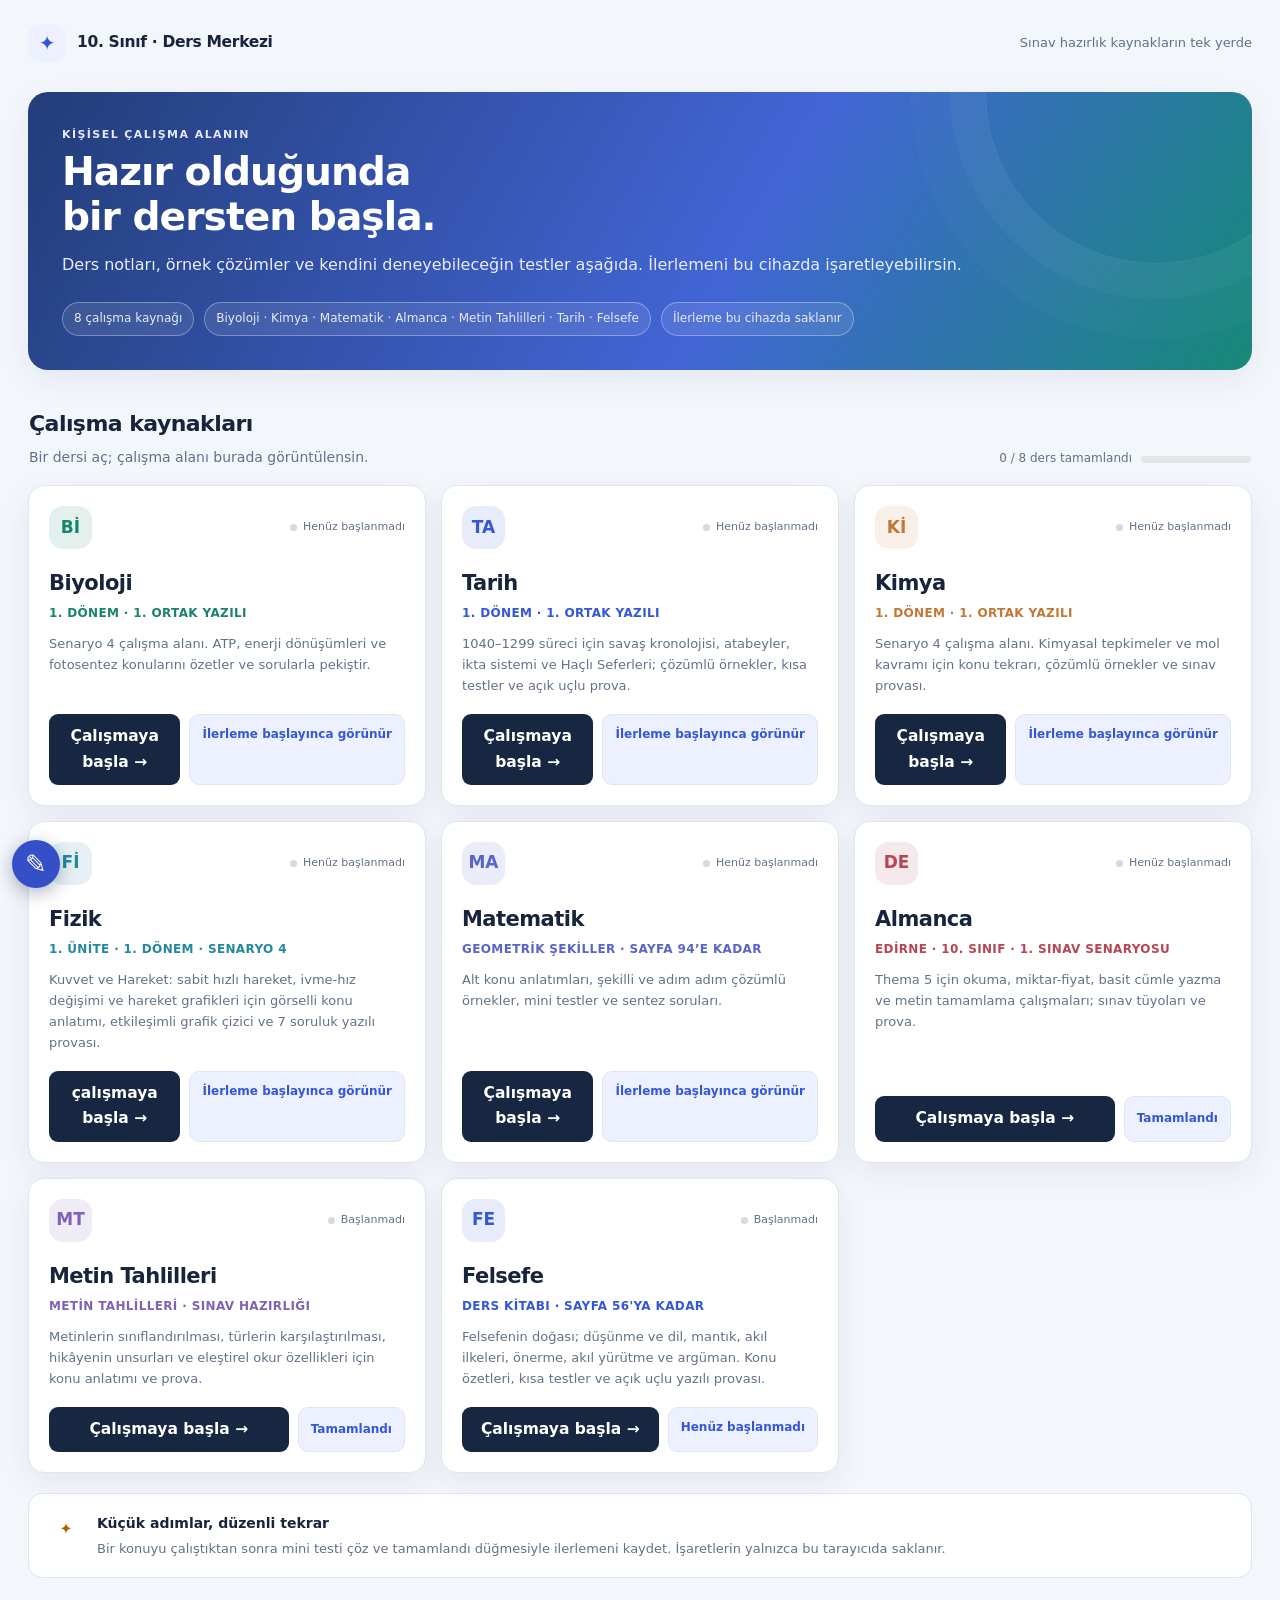
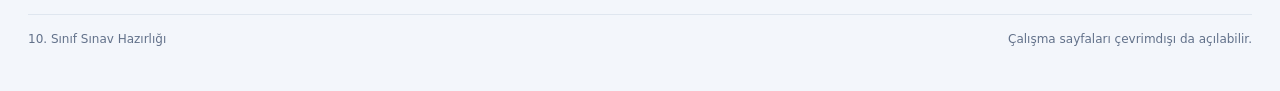
==== outputs/index.html @ 8fdd968d "5.11.2026" ====
<!doctype html>
<html lang="tr">
<head>
<meta charset="utf-8">
<meta name="viewport" content="width=device-width,initial-scale=1">
<meta name="theme-color" content="#f5f4f0">
<title>10. Sınıf Sınav Hazırlığı | Ders Merkezi</title>
<style>
:root{--bg:#f5f4f0;--paper:#fff;--ink:#1c2535;--muted:#727b88;--line:#e7e6e1;--navy:#172742;--blue:#5269df;--green:#19836d;--gold:#c28933;--shadow:0 16px 44px #27334b12}*{box-sizing:border-box}body{margin:0;background:var(--bg);color:var(--ink);font:15px/1.6 Inter,ui-sans-serif,system-ui,"Segoe UI",sans-serif}button,a{font:inherit}button{cursor:pointer}.shell{max-width:1280px;margin:auto;padding:26px 28px 44px}.top{display:flex;justify-content:space-between;align-items:center;margin-bottom:30px}.brand{display:flex;gap:11px;align-items:center;color:var(--navy);font-weight:850;letter-spacing:-.02em}.logo{display:grid;place-items:center;width:38px;height:38px;border-radius:13px;background:#e3e8ff;color:#4358cb;font-size:20px}.topnote{font-size:13px;color:var(--muted)}.hero{position:relative;overflow:hidden;background:var(--navy);color:white;padding:clamp(25px,5vw,52px);border-radius:25px;box-shadow:var(--shadow)}.hero:after{content:"";position:absolute;width:340px;height:340px;border:1px solid #ffffff18;border-radius:50%;right:-75px;top:-170px;box-shadow:0 0 0 35px #ffffff08,0 0 0 75px #ffffff05}.kicker{text-transform:uppercase;letter-spacing:.13em;font-size:11px;font-weight:800;color:#b9c5ff}.hero h1{font-size:clamp(30px,5vw,52px);line-height:1.06;letter-spacing:-.045em;max-width:720px;margin:12px 0}.hero p{max-width:640px;color:#d0d7e5;margin:13px 0 0;font-size:16px}.hero-bottom{display:flex;align-items:center;gap:10px;flex-wrap:wrap;margin-top:24px}.badge{border:1px solid #ffffff30;background:#ffffff0c;border-radius:99px;padding:6px 11px;color:#e8ebf4;font-size:12px}.section-head{display:flex;align-items:end;justify-content:space-between;gap:20px;margin:36px 1px 16px}.section-head h2{font-size:22px;letter-spacing:-.025em;margin:0}.section-head p{margin:5px 0 0;color:var(--muted);font-size:14px}.progress-wrap{display:flex;align-items:center;gap:9px;color:var(--muted);font-size:12px;white-space:nowrap}.progress{width:110px;height:7px;background:#e4e5e7;border-radius:9px;overflow:hidden}.progress span{display:block;height:100%;width:0;background:var(--green);border-radius:9px;transition:width .25s}.grid{display:grid;grid-template-columns:repeat(3,minmax(0,1fr));gap:15px}.course{--accent:var(--blue);background:var(--paper);border:1px solid var(--line);border-radius:18px;padding:20px;box-shadow:0 5px 16px #25314a08;display:flex;flex-direction:column;min-height:260px;transition:transform .18s,box-shadow .18s}.course:hover{transform:translateY(-3px);box-shadow:var(--shadow)}.course[data-course="biology"]{--accent:var(--green)}.course[data-course="chemistry"]{--accent:#c27835}.course[data-course="physics"]{--accent:#2388a1}.course[data-course="math"]{--accent:#5964c9}.course[data-course="german"]{--accent:#b74655}.course[data-course="literature"]{--accent:#8062b4}.course-top{display:flex;justify-content:space-between;align-items:center}.subject-icon{width:43px;height:43px;border-radius:14px;background:color-mix(in srgb,var(--accent) 12%,white);color:var(--accent);display:grid;place-items:center;font-weight:900;font-size:17px}.status{font-size:11px;color:var(--muted);display:flex;align-items:center;gap:6px}.status:before{content:"";width:7px;height:7px;border-radius:50%;background:#d7d9dc}.course.done .status{color:var(--green)}.course.done .status:before{background:var(--green)}.course h3{font-size:21px;letter-spacing:-.025em;margin:17px 0 4px}.scope{font-size:12px;color:var(--accent);font-weight:800;letter-spacing:.03em}.course p{color:var(--muted);font-size:13px;margin:10px 0 18px}.course-foot{display:flex;gap:9px;margin-top:auto}.open{border:0;border-radius:10px;background:var(--navy);color:white;font-weight:750;padding:10px 13px;flex:1}.open:hover{background:#26395b}.mark{border:1px solid var(--line);border-radius:10px;background:white;color:#596271;padding:10px 12px;font-weight:700;font-size:12px}.mark:hover{border-color:#b8c1d0}.callout{display:grid;grid-template-columns:auto 1fr;gap:14px;align-items:start;background:#eeeee9;border:1px solid #e2e2dc;border-radius:16px;padding:18px 20px;margin-top:20px}.callout-icon{width:34px;height:34px;border-radius:11px;background:white;display:grid;place-items:center;color:var(--gold);font-weight:900}.callout h3{font-size:14px;margin:0 0 3px}.callout p{font-size:13px;color:var(--muted);margin:0}.viewer{display:none;margin-top:26px;background:white;border:1px solid var(--line);border-radius:19px;overflow:hidden;box-shadow:var(--shadow)}.viewer.show{display:block}.viewerbar{display:flex;justify-content:space-between;align-items:center;padding:11px 15px;border-bottom:1px solid var(--line);gap:10px}.viewerlabel{font-weight:800}.viewer-actions{display:flex;gap:7px}.viewer-actions button,.viewer-actions a{border:1px solid var(--line);border-radius:8px;background:#fff;color:#445066;padding:7px 10px;text-decoration:none;font-size:12px;font-weight:700}.viewer iframe{display:block;width:100%;height:min(78vh,900px);min-height:610px;border:0;background:#f4f6fa}.footer{border-top:1px solid var(--line);margin-top:36px;padding-top:15px;color:var(--muted);font-size:12px;display:flex;justify-content:space-between;gap:10px;flex-wrap:wrap}.empty{display:none;text-align:center;padding:30px;color:var(--muted)}@media(max-width:850px){.grid{grid-template-columns:1fr 1fr}.shell{padding:18px}}@media(max-width:580px){.grid{grid-template-columns:1fr}.top{margin-bottom:19px}.topnote{display:none}.section-head{align-items:start;flex-direction:column}.viewer iframe{min-height:70vh}.course{min-height:230px}.hero{border-radius:19px}}
</style>
<link rel="stylesheet" href="lesson-ui.css">
</head>
<body>
<div class="shell">
  <nav class="top" aria-label="Ana gezinme"><div class="brand"><span class="logo">✦</span><span>10. Sınıf · Ders Merkezi</span></div><div class="topnote">Sınav hazırlık kaynakların tek yerde</div></nav>
  <header class="hero"><div class="kicker">Kişisel çalışma alanın</div><h1>Hazır olduğunda<br>bir dersten başla.</h1><p>Ders notları, örnek çözümler ve kendini deneyebileceğin testler aşağıda. İlerlemeni bu cihazda işaretleyebilirsin.</p><div class="hero-bottom"><span class="badge">8 çalışma kaynağı</span><span class="badge">Biyoloji · Kimya · Matematik · Almanca · Metin Tahlilleri &#183; Tarih · Felsefe</span><span class="badge">İlerleme bu cihazda saklanır</span></div></header>
  <section aria-labelledby="courses-title"><div class="section-head"><div><h2 id="courses-title">Çalışma kaynakları</h2><p>Bir dersi aç; çalışma alanı burada görüntülensin.</p></div><div class="progress-wrap"><span id="progress-label">0 / 7 tamamlandı</span><span class="progress"><span id="progress-bar"></span></span></div></div>
    <div class="grid" id="course-grid">
      <article class="course" data-course="biology" data-title="biyoloji fotosentez atp enerji senaryo 4"><div class="course-top"><span class="subject-icon">Bİ</span><span class="status">Başlanmadı</span></div><h3>Biyoloji</h3><div class="scope">1. DÖNEM · 1. ORTAK YAZILI</div><p>Senaryo 4 çalışma alanı. ATP, enerji dönüşümleri ve fotosentez konularını özetler ve sorularla pekiştir.</p><div class="course-foot"><button class="open" data-file="10sinif_biyoloji_senaryo4_calisma_alani.html" data-name="Biyoloji · Senaryo 4">Çalışmaya başla <span aria-hidden="true">→</span></button><span class="mark course-progress">Henüz başlanmadı</span></div></article> <article class="course" data-course="history" data-title="tarih savaş sıralama atabey ikta haçlı seferleri türkiye"><div class="course-top"><span class="subject-icon">TA</span><span class="status">Başlanmadı</span></div><h3>Tarih</h3><div class="scope">1. D&Ouml;NEM &#183; 1. ORTAK YAZILI</div><p>1040&#8211;1299 süreci için savaş kronolojisi, atabeyler, ikta sistemi ve Haçlı Seferleri; &#231;&#246;z&#252;ml&#252; &#246;rnekler, k&#305;sa testler ve a&#231;&#305;k u&#231;lu prova.</p><div class="course-foot"><button class="open" data-file="10sinif_tarih_senaryo_calisma_alani.html" data-name="Tarih &#183; 1. D&ouml;nem 1. Ortak Yaz&#305;l&#305;">&#199;al&#305;&#351;maya ba&#351;la <span aria-hidden="true">&#8594;</span></button><span class="mark course-progress">&#304;lerleme ba&#351;lay&#305;nca g&#246;r&#252;n&#252;r</span></div></article>
      <article class="course" data-course="chemistry" data-title="kimya kimyasal tepkimeler mol senaryo 4"><div class="course-top"><span class="subject-icon">Kİ</span><span class="status">Başlanmadı</span></div><h3>Kimya</h3><div class="scope">1. DÖNEM · 1. ORTAK YAZILI</div><p>Senaryo 4 çalışma alanı. Kimyasal tepkimeler ve mol kavramı için konu tekrarı, çözümlü örnekler ve sınav provası.</p><div class="course-foot"><button class="open" data-file="10sinif_kimya_senaryo4_calisma_alani.html" data-name="Kimya · Senaryo 4">Çalışmaya başla <span aria-hidden="true">→</span></button><span class="mark course-progress">Henüz başlanmadı</span></div></article>
      <article class="course" data-course="physics" data-title="fizik kuvvet hareket sabit hızlı hareket ivme grafikler senaryo 4"><div class="course-top"><span class="subject-icon">Fİ</span><span class="status">Başlanmadı</span></div><h3>Fizik</h3><div class="scope">1. ÜNİTE · 1. DÖNEM · SENARYO 4</div><p>Kuvvet ve Hareket: sabit hızlı hareket, ivme-hız değişimi ve hareket grafikleri için görselli konu anlatımı, etkileşimli grafik çizici ve 7 soruluk yazılı provası.</p><div class="course-foot"><button class="open" data-file="10sinif_fizik_senaryo4_calisma_alani.html" data-name="Fizik · Senaryo 4">çalışmaya başla <span aria-hidden="true">→</span></button><span class="mark course-progress">Henüz başlanmadı</span></div></article>
      <article class="course" data-course="math" data-title="matematik geometri geometrik şekiller sayfa 94"><div class="course-top"><span class="subject-icon">MA</span><span class="status">Başlanmadı</span></div><h3>Matematik</h3><div class="scope">GEOMETRİK ŞEKİLLER · SAYFA 94’E KADAR</div><p>Alt konu anlatımları, şekilli ve adım adım çözümlü örnekler, mini testler ve sentez soruları.</p><div class="course-foot"><button class="open" data-file="10sinif_sayfa94_calisma_alani.html" data-name="Matematik · Sayfa 94’e kadar">Çalışmaya başla <span aria-hidden="true">→</span></button><span class="mark course-progress">Henüz başlanmadı</span></div></article>
      <article class="course" data-course="german" data-title="almanca neue stadt neue schule okul şehir kütüphane"><div class="course-top"><span class="subject-icon">DE</span><span class="status">Başlanmadı</span></div><h3>Almanca</h3><div class="scope">EDİRNE · 10. SINIF · 1. SINAV SENARYOSU</div><p>Thema 5 için okuma, miktar-fiyat, basit cümle yazma ve metin tamamlama çalışmaları; sınav tüyoları ve prova.</p><div class="course-foot"><button class="open" data-file="10sinif_almanca_neue_stadt_calisma_alani.html" data-name="Almanca · Thema 5 · Senaryo 1">Çalışmaya başla <span aria-hidden="true">→</span></button><button class="mark" aria-label="Almanca çalışmasını tamamlandı olarak işaretle">Tamamlandı</button></div></article>          <article class="course" data-course="literature" data-title="metin tahlilleri sınıflandırma tür karşılaştırma hikâye eleştirel okur"><div class="course-top"><span class="subject-icon">MT</span><span class="status">Başlanmadı</span></div><h3>Metin Tahlilleri</h3><div class="scope">METİN TAHLİLLERİ · SINAV HAZIRLIĞI</div><p>Metinlerin sınıflandırılması, türlerin karşılaştırılması, hikâyenin unsurları ve eleştirel okur özellikleri için konu anlatımı ve prova.</p><div class="course-foot"><button class="open" data-file="10sinif_metin_tahlilleri_calisma_alani.html" data-name="Metin Tahlilleri">Çalışmaya başla <span aria-hidden="true">→</span></button><button class="mark" aria-label="Metin Tahlilleri çalışmasını tamamlandı olarak işaretle">Tamamlandı</button></div></article><article class="course" data-course="philosophy" data-title="felsefe philosophia felsefi düşünce mantık argümantasyon sayfa 56"><div class="course-top"><span class="subject-icon">FE</span><span class="status">Başlanmadı</span></div><h3>Felsefe</h3><div class="scope">DERS KİTABI · SAYFA 56'YA KADAR</div><p>Felsefenin doğası; düşünme ve dil, mantık, akıl ilkeleri, önerme, akıl yürütme ve argüman. Konu özetleri, kısa testler ve açık uçlu yazılı provası.</p><div class="course-foot"><button class="open" data-file="10sinif_felsefe_sayfa56_calisma_alani.html" data-name="Felsefe · Sayfa 56'ya kadar">Çalışmaya başla <span aria-hidden="true">→</span></button><span class="mark course-progress">Henüz başlanmadı</span></div></article></div><div class="empty" id="empty">Bu aramayla eşleşen ders yok.</div>
  </section>
  <aside class="callout"><span class="callout-icon">✦</span><div><h3>Küçük adımlar, düzenli tekrar</h3><p>Bir konuyu çalıştıktan sonra mini testi çöz ve tamamlandı düğmesiyle ilerlemeni kaydet. İşaretlerin yalnızca bu tarayıcıda saklanır.</p></div></aside>
  <section class="viewer" id="viewer" aria-label="Ders çalışma alanı"><div class="viewerbar"><span class="viewerlabel" id="viewer-title">Ders çalışma alanı</span><div class="viewer-actions"><a id="new-tab" href="#" target="_blank" rel="noopener">Yeni sekmede aç ↗</a><button id="close-viewer" type="button">Kapat</button></div></div><iframe id="lesson" title="Seçilen ders çalışma alanı"></iframe></section>
  <footer class="footer"><span>10. Sınıf Sınav Hazırlığı</span><span>Çalışma sayfaları çevrimdışı da açılabilir.</span></footer>
</div>
<script>
const cards=[...document.querySelectorAll('.course')],viewer=document.querySelector('#viewer'),frame=document.querySelector('#lesson');
function getProgress(){try{return JSON.parse(localStorage.getItem('dersMerkeziProgress')||'{}')}catch{return {}}}
function renderProgress(){const progress=getProgress(),count=cards.filter(c=>{const p=progress[c.dataset.course];return p&&p.total>0&&p.completed.length>=p.total}).length;document.querySelector('#progress-label').textContent=`${count} / ${cards.length} ders tamamlandı`;document.querySelector('#progress-bar').style.width=`${count/cards.length*100}%`;cards.forEach(c=>{const p=progress[c.dataset.course],finished=!!(p&&p.total>0&&p.completed.length>=p.total),completed=p?.completed?.length||0,total=p?.total||0;c.classList.toggle('done',finished);c.querySelector('.status').textContent=finished?'Tamamlandı':total?`${completed} / ${total} konu`:'Henüz başlanmadı';c.querySelector('.course-progress').textContent=finished?'✓ Tüm konular bitti':total?`${completed} / ${total} konu`: 'İlerleme başlayınca görünür'})}
cards.forEach(card=>{card.querySelector('.open').addEventListener('click',e=>{const b=e.currentTarget,file=b.dataset.file;if(window.matchMedia('(max-width:700px)').matches){window.open(file,'dersCalisma');return}document.querySelector('#viewer-title').textContent=b.dataset.name;frame.src=file;document.querySelector('#new-tab').href=file;viewer.classList.add('show');viewer.scrollIntoView({behavior:'smooth',block:'start'})})});
document.querySelector('#close-viewer').addEventListener('click',()=>{viewer.classList.remove('show');frame.src='about:blank'});window.addEventListener('storage',e=>{if(e.key==='dersMerkeziProgress')renderProgress()});window.addEventListener('message',e=>{const d=e.data;if(!d||d.type!=='ders-merkezi-progress'||!cards.some(c=>c.dataset.course===d.course)||!d.progress)return;const all=getProgress();all[d.course]=d.progress;try{localStorage.setItem('dersMerkeziProgress',JSON.stringify(all))}catch{}renderProgress()});renderProgress();
</script>
<script src="annotation.js"></script></body>
</html>
---- outputs/lesson-ui.css ----
/* Shared visual system for the lesson pages and the course index. */
:root {
  --bg: #f3f6fb;
  --paper: #ffffff;
  --ink: #17243b;
  --muted: #62718a;
  --line: #dfe6ef;
  --blue: #3457d6;
  --pale: #edf1ff;
  --teal: #087f73;
  --gold: #a96508;
  --shadow: 0 10px 30px #25375a12;
  color-scheme: light;
}

* { box-sizing: border-box; }
html { scroll-behavior: smooth; }
body {
  margin: 0;
  background: var(--bg) !important;
  color: var(--ink) !important;
  font: 15.5px/1.62 system-ui, "Segoe UI", sans-serif !important;
}
button, input, select, textarea { font: inherit; }
button { cursor: pointer; }
a { color: var(--blue); }
:focus-visible { outline: 3px solid #9baaff; outline-offset: 2px; }

/* Lesson shell: keep the same proportions and surfaces across every subject. */
.wrap, .shell { max-width: 1420px !important; margin-inline: auto !important; padding: 20px !important; }
.home, .hub-home {
  display: inline-flex !important; align-items: center; min-height: 42px;
  margin: 0 0 12px; padding: 8px 12px; border: 1px solid var(--line);
  border-radius: 10px; background: var(--paper); color: var(--blue);
  text-decoration: none; font-weight: 750;
}
.hero {
  position: relative; overflow: hidden; color: #fff !important;
  padding: clamp(22px, 3.5vw, 34px) !important; border: 0 !important;
  border-radius: 20px !important;
  background: linear-gradient(120deg, #233d78, #4265d6 58%, #168978) !important;
  box-shadow: var(--shadow) !important;
}
.hero small, .hero .kicker, .hero .eyebrow { color: #e3e9ff !important; }
.hero h1 { max-width: 900px; margin: 6px 0; font-size: clamp(1.55rem, 3.4vw, 2.45rem) !important; line-height: 1.14 !important; letter-spacing: -.025em; }
.hero p { max-width: 980px; color: #e8edff !important; }
.hero .meta span, .hero .pill, .hero .badge {
  border: 1px solid #ffffff50; border-radius: 999px; background: #ffffff18;
}
.layout { grid-template-columns: minmax(250px, 290px) minmax(0, 1fr) !important; gap: 18px !important; margin-top: 16px !important; align-items: start; }
.side, .main {
  min-width: 0; border: 1px solid var(--line) !important; border-radius: 16px !important;
  background: var(--paper) !important; box-shadow: var(--shadow) !important;
}
.side { position: sticky !important; top: 12px; max-height: calc(100vh - 24px); overflow: auto; padding: 14px !important; }
.main { min-height: 0 !important; padding: clamp(18px, 2.6vw, 30px) !important; }
.head, .heading { display: flex; justify-content: space-between; align-items: flex-start; gap: 14px; }
.head h2, .heading h2 { margin: 4px 0; font-size: clamp(1.25rem, 2.4vw, 1.8rem); line-height: 1.25; }
.head p, .heading p { max-width: 850px; margin: 0; color: var(--muted); }
.side h2 { margin: 3px 4px 10px; font-size: 1rem; }
.side button, .nav button, .major button, .sub button {
  min-height: 42px; border: 1px solid var(--line); border-radius: 10px;
  background: #fff; color: var(--ink); text-align: left;
}
.side button, .nav button, .major button, .sub button { padding: 9px 10px; }
.side button.active, .nav button.active, .major button.active,
.tabs button.active, .tabs span {
  border-color: #bdc9ff !important; background: var(--pale) !important; color: #2946b4 !important;
}
.nav button.done::after, .side button.topic-done::after { color: var(--teal); }
.tabs { display: flex; flex-wrap: nowrap; gap: 7px; overflow-x: auto; padding: 0 0 9px; margin: 17px 0 14px; border-bottom: 1px solid var(--line); }
.tabs button, .tabs span { min-height: 40px; flex: 0 0 auto; padding: 8px 11px; border: 1px solid transparent; border-radius: 9px; background: transparent; color: var(--muted); font-weight: 700; white-space: nowrap; }
.tabs button.active { background: var(--blue) !important; color: #fff !important; border-color: var(--blue) !important; }
.card, .exercise, .question, .example, .notice, .note, .mapcard {
  border: 1px solid var(--line) !important; border-radius: 13px !important;
  background: #fff !important; box-shadow: none;
}
.card, .exercise, .question, .example { padding: 14px !important; margin: 9px 0; }
.card h3, .exercise h3, .question h3, .example h3 { margin: 0 0 7px; font-size: 1rem; }
.card p, .exercise p, .question p, .example p { color: #42516a; }
.formula, .tip, .hint { border-radius: 10px; }
.meter { overflow: hidden; height: 8px; border-radius: 99px; background: #e5eaf3 !important; }
.meter span { border-radius: inherit; background: var(--teal) !important; }
button, .action, .btn, .open {
  transition: background-color .15s ease, border-color .15s ease, color .15s ease, transform .15s ease;
}
button:disabled { cursor: not-allowed; }
table { width: 100%; border-collapse: collapse; }
th, td { border-color: var(--line) !important; }

/* Course index uses the same colors and card surfaces as the lesson pages. */
.shell { max-width: 1280px !important; padding: 24px 28px 42px !important; }
.brand { color: var(--ink) !important; }
.logo, .mark { background: var(--pale) !important; color: var(--blue) !important; }
.shell > .hero, .shell .hero { background: linear-gradient(120deg, #233d78, #4265d6 58%, #168978) !important; }
.course { border-color: var(--line) !important; border-radius: 16px !important; box-shadow: var(--shadow) !important; }
.course:hover { transform: translateY(-2px); }
.callout { border-color: var(--line) !important; border-radius: 14px !important; background: #fff !important; }
.course .open, .course .btn, .course .action { border-radius: 9px; }

@media (max-width: 850px) {
  .wrap, .shell { padding: 12px !important; }
  .layout { grid-template-columns: minmax(0, 1fr) !important; gap: 12px !important; }
  .side { position: static !important; top: auto; max-height: none; }
  .main { padding: 16px !important; }
  .head, .heading { display: block; }
  .hero { padding: 20px !important; border-radius: 16px !important; }
  .grid2 { grid-template-columns: minmax(0, 1fr) !important; }
  .grid { grid-template-columns: repeat(2, minmax(0, 1fr)) !important; }
}
@media (max-width: 560px) {
  .grid { grid-template-columns: minmax(0, 1fr) !important; }
  .nav { grid-template-columns: repeat(2, minmax(0, 1fr)); }
  .hero h1 { font-size: clamp(1.45rem, 8vw, 2rem) !important; }
  .tabs { overscroll-behavior-x: contain; }
}
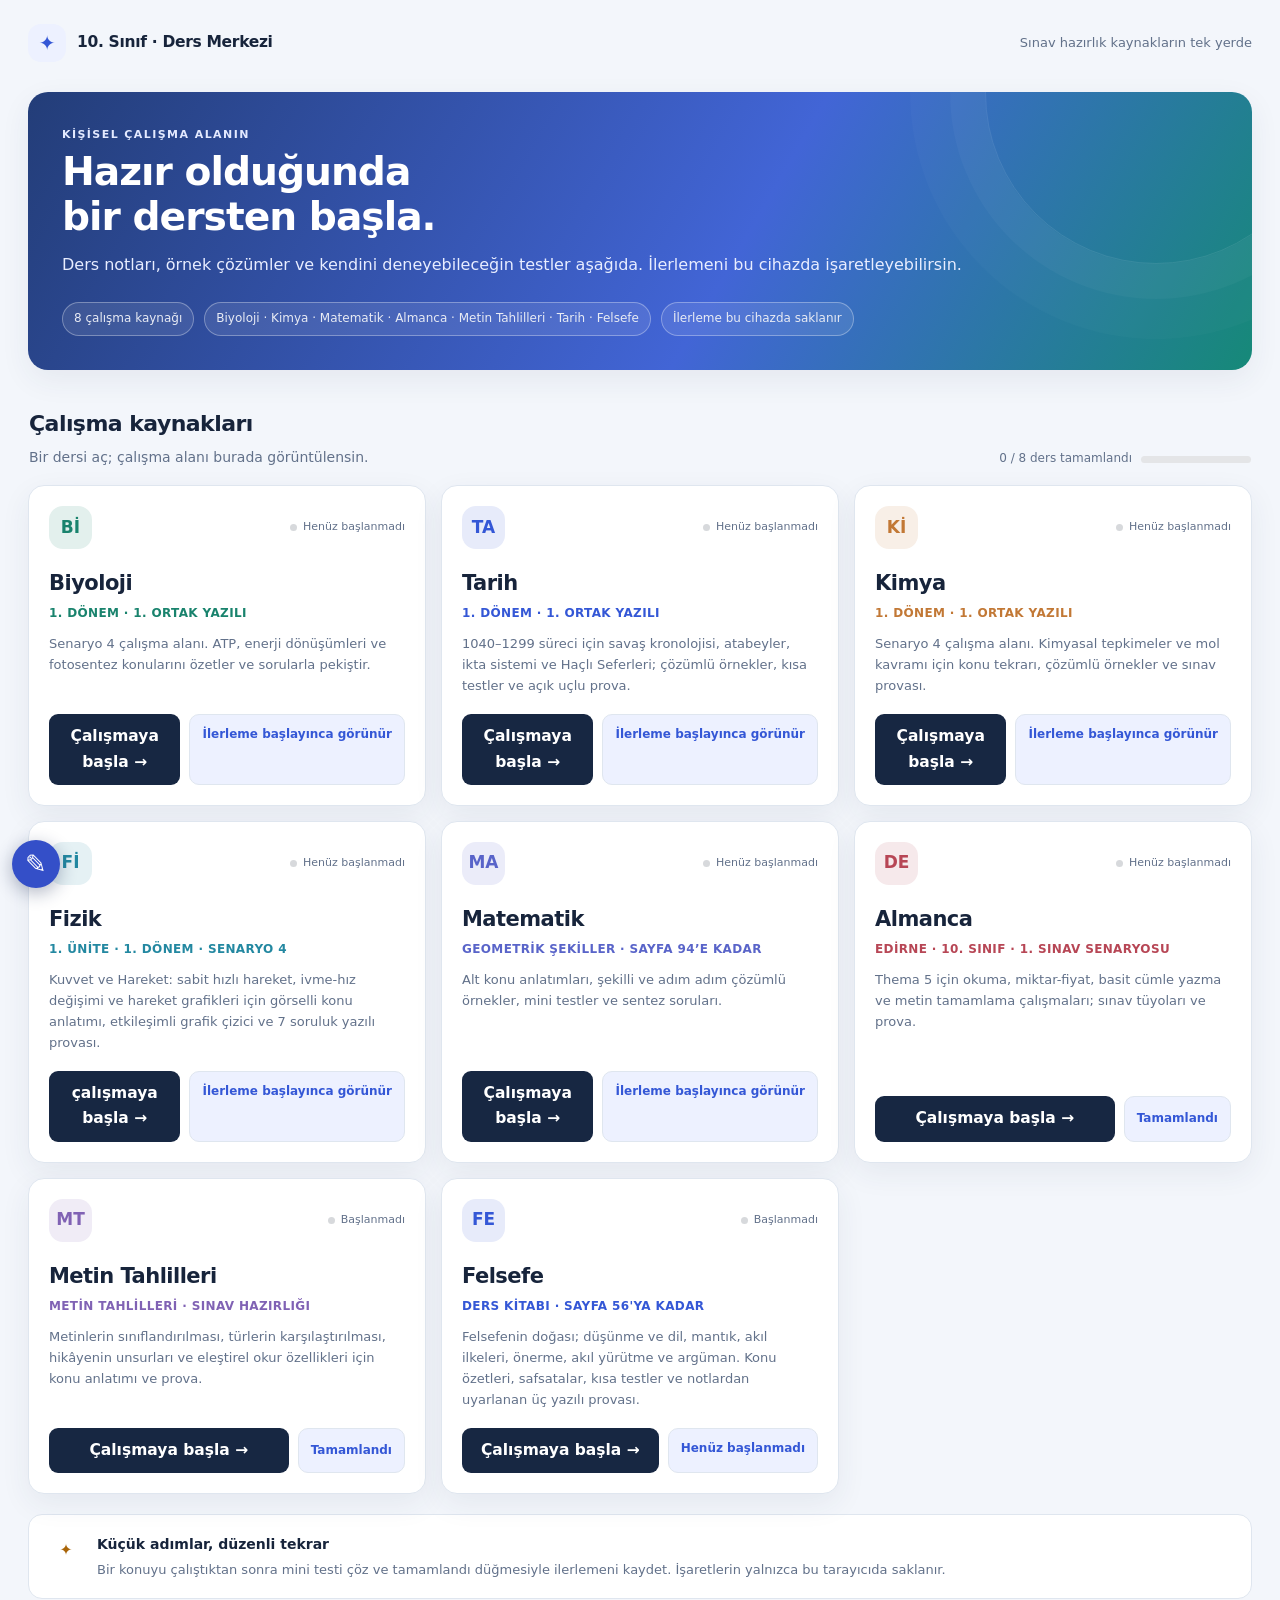
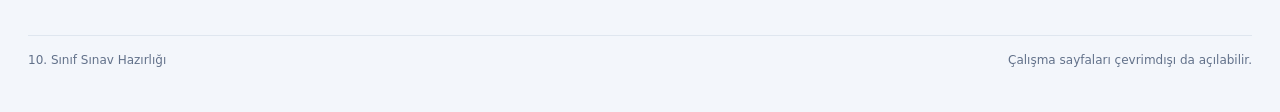
==== commit 88784695: "Sync selected project folders" ====
--- a/outputs/index.html
+++ b/outputs/index.html
@@ -1,37 +1,37 @@
-<!doctype html>
-<html lang="tr">
-<head>
-<meta charset="utf-8">
-<meta name="viewport" content="width=device-width,initial-scale=1">
-<meta name="theme-color" content="#f5f4f0">
-<title>10. Sınıf Sınav Hazırlığı | Ders Merkezi</title>
-<style>
-:root{--bg:#f5f4f0;--paper:#fff;--ink:#1c2535;--muted:#727b88;--line:#e7e6e1;--navy:#172742;--blue:#5269df;--green:#19836d;--gold:#c28933;--shadow:0 16px 44px #27334b12}*{box-sizing:border-box}body{margin:0;background:var(--bg);color:var(--ink);font:15px/1.6 Inter,ui-sans-serif,system-ui,"Segoe UI",sans-serif}button,a{font:inherit}button{cursor:pointer}.shell{max-width:1280px;margin:auto;padding:26px 28px 44px}.top{display:flex;justify-content:space-between;align-items:center;margin-bottom:30px}.brand{display:flex;gap:11px;align-items:center;color:var(--navy);font-weight:850;letter-spacing:-.02em}.logo{display:grid;place-items:center;width:38px;height:38px;border-radius:13px;background:#e3e8ff;color:#4358cb;font-size:20px}.topnote{font-size:13px;color:var(--muted)}.hero{position:relative;overflow:hidden;background:var(--navy);color:white;padding:clamp(25px,5vw,52px);border-radius:25px;box-shadow:var(--shadow)}.hero:after{content:"";position:absolute;width:340px;height:340px;border:1px solid #ffffff18;border-radius:50%;right:-75px;top:-170px;box-shadow:0 0 0 35px #ffffff08,0 0 0 75px #ffffff05}.kicker{text-transform:uppercase;letter-spacing:.13em;font-size:11px;font-weight:800;color:#b9c5ff}.hero h1{font-size:clamp(30px,5vw,52px);line-height:1.06;letter-spacing:-.045em;max-width:720px;margin:12px 0}.hero p{max-width:640px;color:#d0d7e5;margin:13px 0 0;font-size:16px}.hero-bottom{display:flex;align-items:center;gap:10px;flex-wrap:wrap;margin-top:24px}.badge{border:1px solid #ffffff30;background:#ffffff0c;border-radius:99px;padding:6px 11px;color:#e8ebf4;font-size:12px}.section-head{display:flex;align-items:end;justify-content:space-between;gap:20px;margin:36px 1px 16px}.section-head h2{font-size:22px;letter-spacing:-.025em;margin:0}.section-head p{margin:5px 0 0;color:var(--muted);font-size:14px}.progress-wrap{display:flex;align-items:center;gap:9px;color:var(--muted);font-size:12px;white-space:nowrap}.progress{width:110px;height:7px;background:#e4e5e7;border-radius:9px;overflow:hidden}.progress span{display:block;height:100%;width:0;background:var(--green);border-radius:9px;transition:width .25s}.grid{display:grid;grid-template-columns:repeat(3,minmax(0,1fr));gap:15px}.course{--accent:var(--blue);background:var(--paper);border:1px solid var(--line);border-radius:18px;padding:20px;box-shadow:0 5px 16px #25314a08;display:flex;flex-direction:column;min-height:260px;transition:transform .18s,box-shadow .18s}.course:hover{transform:translateY(-3px);box-shadow:var(--shadow)}.course[data-course="biology"]{--accent:var(--green)}.course[data-course="chemistry"]{--accent:#c27835}.course[data-course="physics"]{--accent:#2388a1}.course[data-course="math"]{--accent:#5964c9}.course[data-course="german"]{--accent:#b74655}.course[data-course="literature"]{--accent:#8062b4}.course-top{display:flex;justify-content:space-between;align-items:center}.subject-icon{width:43px;height:43px;border-radius:14px;background:color-mix(in srgb,var(--accent) 12%,white);color:var(--accent);display:grid;place-items:center;font-weight:900;font-size:17px}.status{font-size:11px;color:var(--muted);display:flex;align-items:center;gap:6px}.status:before{content:"";width:7px;height:7px;border-radius:50%;background:#d7d9dc}.course.done .status{color:var(--green)}.course.done .status:before{background:var(--green)}.course h3{font-size:21px;letter-spacing:-.025em;margin:17px 0 4px}.scope{font-size:12px;color:var(--accent);font-weight:800;letter-spacing:.03em}.course p{color:var(--muted);font-size:13px;margin:10px 0 18px}.course-foot{display:flex;gap:9px;margin-top:auto}.open{border:0;border-radius:10px;background:var(--navy);color:white;font-weight:750;padding:10px 13px;flex:1}.open:hover{background:#26395b}.mark{border:1px solid var(--line);border-radius:10px;background:white;color:#596271;padding:10px 12px;font-weight:700;font-size:12px}.mark:hover{border-color:#b8c1d0}.callout{display:grid;grid-template-columns:auto 1fr;gap:14px;align-items:start;background:#eeeee9;border:1px solid #e2e2dc;border-radius:16px;padding:18px 20px;margin-top:20px}.callout-icon{width:34px;height:34px;border-radius:11px;background:white;display:grid;place-items:center;color:var(--gold);font-weight:900}.callout h3{font-size:14px;margin:0 0 3px}.callout p{font-size:13px;color:var(--muted);margin:0}.viewer{display:none;margin-top:26px;background:white;border:1px solid var(--line);border-radius:19px;overflow:hidden;box-shadow:var(--shadow)}.viewer.show{display:block}.viewerbar{display:flex;justify-content:space-between;align-items:center;padding:11px 15px;border-bottom:1px solid var(--line);gap:10px}.viewerlabel{font-weight:800}.viewer-actions{display:flex;gap:7px}.viewer-actions button,.viewer-actions a{border:1px solid var(--line);border-radius:8px;background:#fff;color:#445066;padding:7px 10px;text-decoration:none;font-size:12px;font-weight:700}.viewer iframe{display:block;width:100%;height:min(78vh,900px);min-height:610px;border:0;background:#f4f6fa}.footer{border-top:1px solid var(--line);margin-top:36px;padding-top:15px;color:var(--muted);font-size:12px;display:flex;justify-content:space-between;gap:10px;flex-wrap:wrap}.empty{display:none;text-align:center;padding:30px;color:var(--muted)}@media(max-width:850px){.grid{grid-template-columns:1fr 1fr}.shell{padding:18px}}@media(max-width:580px){.grid{grid-template-columns:1fr}.top{margin-bottom:19px}.topnote{display:none}.section-head{align-items:start;flex-direction:column}.viewer iframe{min-height:70vh}.course{min-height:230px}.hero{border-radius:19px}}
-</style>
-<link rel="stylesheet" href="lesson-ui.css">
-</head>
-<body>
-<div class="shell">
-  <nav class="top" aria-label="Ana gezinme"><div class="brand"><span class="logo">✦</span><span>10. Sınıf · Ders Merkezi</span></div><div class="topnote">Sınav hazırlık kaynakların tek yerde</div></nav>
-  <header class="hero"><div class="kicker">Kişisel çalışma alanın</div><h1>Hazır olduğunda<br>bir dersten başla.</h1><p>Ders notları, örnek çözümler ve kendini deneyebileceğin testler aşağıda. İlerlemeni bu cihazda işaretleyebilirsin.</p><div class="hero-bottom"><span class="badge">8 çalışma kaynağı</span><span class="badge">Biyoloji · Kimya · Matematik · Almanca · Metin Tahlilleri &#183; Tarih · Felsefe</span><span class="badge">İlerleme bu cihazda saklanır</span></div></header>
-  <section aria-labelledby="courses-title"><div class="section-head"><div><h2 id="courses-title">Çalışma kaynakları</h2><p>Bir dersi aç; çalışma alanı burada görüntülensin.</p></div><div class="progress-wrap"><span id="progress-label">0 / 7 tamamlandı</span><span class="progress"><span id="progress-bar"></span></span></div></div>
-    <div class="grid" id="course-grid">
-      <article class="course" data-course="biology" data-title="biyoloji fotosentez atp enerji senaryo 4"><div class="course-top"><span class="subject-icon">Bİ</span><span class="status">Başlanmadı</span></div><h3>Biyoloji</h3><div class="scope">1. DÖNEM · 1. ORTAK YAZILI</div><p>Senaryo 4 çalışma alanı. ATP, enerji dönüşümleri ve fotosentez konularını özetler ve sorularla pekiştir.</p><div class="course-foot"><button class="open" data-file="10sinif_biyoloji_senaryo4_calisma_alani.html" data-name="Biyoloji · Senaryo 4">Çalışmaya başla <span aria-hidden="true">→</span></button><span class="mark course-progress">Henüz başlanmadı</span></div></article> <article class="course" data-course="history" data-title="tarih savaş sıralama atabey ikta haçlı seferleri türkiye"><div class="course-top"><span class="subject-icon">TA</span><span class="status">Başlanmadı</span></div><h3>Tarih</h3><div class="scope">1. D&Ouml;NEM &#183; 1. ORTAK YAZILI</div><p>1040&#8211;1299 süreci için savaş kronolojisi, atabeyler, ikta sistemi ve Haçlı Seferleri; &#231;&#246;z&#252;ml&#252; &#246;rnekler, k&#305;sa testler ve a&#231;&#305;k u&#231;lu prova.</p><div class="course-foot"><button class="open" data-file="10sinif_tarih_senaryo_calisma_alani.html" data-name="Tarih &#183; 1. D&ouml;nem 1. Ortak Yaz&#305;l&#305;">&#199;al&#305;&#351;maya ba&#351;la <span aria-hidden="true">&#8594;</span></button><span class="mark course-progress">&#304;lerleme ba&#351;lay&#305;nca g&#246;r&#252;n&#252;r</span></div></article>
-      <article class="course" data-course="chemistry" data-title="kimya kimyasal tepkimeler mol senaryo 4"><div class="course-top"><span class="subject-icon">Kİ</span><span class="status">Başlanmadı</span></div><h3>Kimya</h3><div class="scope">1. DÖNEM · 1. ORTAK YAZILI</div><p>Senaryo 4 çalışma alanı. Kimyasal tepkimeler ve mol kavramı için konu tekrarı, çözümlü örnekler ve sınav provası.</p><div class="course-foot"><button class="open" data-file="10sinif_kimya_senaryo4_calisma_alani.html" data-name="Kimya · Senaryo 4">Çalışmaya başla <span aria-hidden="true">→</span></button><span class="mark course-progress">Henüz başlanmadı</span></div></article>
-      <article class="course" data-course="physics" data-title="fizik kuvvet hareket sabit hızlı hareket ivme grafikler senaryo 4"><div class="course-top"><span class="subject-icon">Fİ</span><span class="status">Başlanmadı</span></div><h3>Fizik</h3><div class="scope">1. ÜNİTE · 1. DÖNEM · SENARYO 4</div><p>Kuvvet ve Hareket: sabit hızlı hareket, ivme-hız değişimi ve hareket grafikleri için görselli konu anlatımı, etkileşimli grafik çizici ve 7 soruluk yazılı provası.</p><div class="course-foot"><button class="open" data-file="10sinif_fizik_senaryo4_calisma_alani.html" data-name="Fizik · Senaryo 4">çalışmaya başla <span aria-hidden="true">→</span></button><span class="mark course-progress">Henüz başlanmadı</span></div></article>
-      <article class="course" data-course="math" data-title="matematik geometri geometrik şekiller sayfa 94"><div class="course-top"><span class="subject-icon">MA</span><span class="status">Başlanmadı</span></div><h3>Matematik</h3><div class="scope">GEOMETRİK ŞEKİLLER · SAYFA 94’E KADAR</div><p>Alt konu anlatımları, şekilli ve adım adım çözümlü örnekler, mini testler ve sentez soruları.</p><div class="course-foot"><button class="open" data-file="10sinif_sayfa94_calisma_alani.html" data-name="Matematik · Sayfa 94’e kadar">Çalışmaya başla <span aria-hidden="true">→</span></button><span class="mark course-progress">Henüz başlanmadı</span></div></article>
-      <article class="course" data-course="german" data-title="almanca neue stadt neue schule okul şehir kütüphane"><div class="course-top"><span class="subject-icon">DE</span><span class="status">Başlanmadı</span></div><h3>Almanca</h3><div class="scope">EDİRNE · 10. SINIF · 1. SINAV SENARYOSU</div><p>Thema 5 için okuma, miktar-fiyat, basit cümle yazma ve metin tamamlama çalışmaları; sınav tüyoları ve prova.</p><div class="course-foot"><button class="open" data-file="10sinif_almanca_neue_stadt_calisma_alani.html" data-name="Almanca · Thema 5 · Senaryo 1">Çalışmaya başla <span aria-hidden="true">→</span></button><button class="mark" aria-label="Almanca çalışmasını tamamlandı olarak işaretle">Tamamlandı</button></div></article>          <article class="course" data-course="literature" data-title="metin tahlilleri sınıflandırma tür karşılaştırma hikâye eleştirel okur"><div class="course-top"><span class="subject-icon">MT</span><span class="status">Başlanmadı</span></div><h3>Metin Tahlilleri</h3><div class="scope">METİN TAHLİLLERİ · SINAV HAZIRLIĞI</div><p>Metinlerin sınıflandırılması, türlerin karşılaştırılması, hikâyenin unsurları ve eleştirel okur özellikleri için konu anlatımı ve prova.</p><div class="course-foot"><button class="open" data-file="10sinif_metin_tahlilleri_calisma_alani.html" data-name="Metin Tahlilleri">Çalışmaya başla <span aria-hidden="true">→</span></button><button class="mark" aria-label="Metin Tahlilleri çalışmasını tamamlandı olarak işaretle">Tamamlandı</button></div></article><article class="course" data-course="philosophy" data-title="felsefe philosophia felsefi düşünce mantık argümantasyon sayfa 56"><div class="course-top"><span class="subject-icon">FE</span><span class="status">Başlanmadı</span></div><h3>Felsefe</h3><div class="scope">DERS KİTABI · SAYFA 56'YA KADAR</div><p>Felsefenin doğası; düşünme ve dil, mantık, akıl ilkeleri, önerme, akıl yürütme ve argüman. Konu özetleri, kısa testler ve açık uçlu yazılı provası.</p><div class="course-foot"><button class="open" data-file="10sinif_felsefe_sayfa56_calisma_alani.html" data-name="Felsefe · Sayfa 56'ya kadar">Çalışmaya başla <span aria-hidden="true">→</span></button><span class="mark course-progress">Henüz başlanmadı</span></div></article></div><div class="empty" id="empty">Bu aramayla eşleşen ders yok.</div>
-  </section>
-  <aside class="callout"><span class="callout-icon">✦</span><div><h3>Küçük adımlar, düzenli tekrar</h3><p>Bir konuyu çalıştıktan sonra mini testi çöz ve tamamlandı düğmesiyle ilerlemeni kaydet. İşaretlerin yalnızca bu tarayıcıda saklanır.</p></div></aside>
-  <section class="viewer" id="viewer" aria-label="Ders çalışma alanı"><div class="viewerbar"><span class="viewerlabel" id="viewer-title">Ders çalışma alanı</span><div class="viewer-actions"><a id="new-tab" href="#" target="_blank" rel="noopener">Yeni sekmede aç ↗</a><button id="close-viewer" type="button">Kapat</button></div></div><iframe id="lesson" title="Seçilen ders çalışma alanı"></iframe></section>
-  <footer class="footer"><span>10. Sınıf Sınav Hazırlığı</span><span>Çalışma sayfaları çevrimdışı da açılabilir.</span></footer>
-</div>
-<script>
-const cards=[...document.querySelectorAll('.course')],viewer=document.querySelector('#viewer'),frame=document.querySelector('#lesson');
-function getProgress(){try{return JSON.parse(localStorage.getItem('dersMerkeziProgress')||'{}')}catch{return {}}}
-function renderProgress(){const progress=getProgress(),count=cards.filter(c=>{const p=progress[c.dataset.course];return p&&p.total>0&&p.completed.length>=p.total}).length;document.querySelector('#progress-label').textContent=`${count} / ${cards.length} ders tamamlandı`;document.querySelector('#progress-bar').style.width=`${count/cards.length*100}%`;cards.forEach(c=>{const p=progress[c.dataset.course],finished=!!(p&&p.total>0&&p.completed.length>=p.total),completed=p?.completed?.length||0,total=p?.total||0;c.classList.toggle('done',finished);c.querySelector('.status').textContent=finished?'Tamamlandı':total?`${completed} / ${total} konu`:'Henüz başlanmadı';c.querySelector('.course-progress').textContent=finished?'✓ Tüm konular bitti':total?`${completed} / ${total} konu`: 'İlerleme başlayınca görünür'})}
-cards.forEach(card=>{card.querySelector('.open').addEventListener('click',e=>{const b=e.currentTarget,file=b.dataset.file;if(window.matchMedia('(max-width:700px)').matches){window.open(file,'dersCalisma');return}document.querySelector('#viewer-title').textContent=b.dataset.name;frame.src=file;document.querySelector('#new-tab').href=file;viewer.classList.add('show');viewer.scrollIntoView({behavior:'smooth',block:'start'})})});
-document.querySelector('#close-viewer').addEventListener('click',()=>{viewer.classList.remove('show');frame.src='about:blank'});window.addEventListener('storage',e=>{if(e.key==='dersMerkeziProgress')renderProgress()});window.addEventListener('message',e=>{const d=e.data;if(!d||d.type!=='ders-merkezi-progress'||!cards.some(c=>c.dataset.course===d.course)||!d.progress)return;const all=getProgress();all[d.course]=d.progress;try{localStorage.setItem('dersMerkeziProgress',JSON.stringify(all))}catch{}renderProgress()});renderProgress();
-</script>
-<script src="annotation.js"></script></body>
-</html>
+<!doctype html>
+<html lang="tr">
+<head>
+<meta charset="utf-8">
+<meta name="viewport" content="width=device-width,initial-scale=1">
+<meta name="theme-color" content="#f5f4f0">
+<title>10. Sınıf Sınav Hazırlığı | Ders Merkezi</title>
+<style>
+:root{--bg:#f5f4f0;--paper:#fff;--ink:#1c2535;--muted:#727b88;--line:#e7e6e1;--navy:#172742;--blue:#5269df;--green:#19836d;--gold:#c28933;--shadow:0 16px 44px #27334b12}*{box-sizing:border-box}body{margin:0;background:var(--bg);color:var(--ink);font:15px/1.6 Inter,ui-sans-serif,system-ui,"Segoe UI",sans-serif}button,a{font:inherit}button{cursor:pointer}.shell{max-width:1280px;margin:auto;padding:26px 28px 44px}.top{display:flex;justify-content:space-between;align-items:center;margin-bottom:30px}.brand{display:flex;gap:11px;align-items:center;color:var(--navy);font-weight:850;letter-spacing:-.02em}.logo{display:grid;place-items:center;width:38px;height:38px;border-radius:13px;background:#e3e8ff;color:#4358cb;font-size:20px}.topnote{font-size:13px;color:var(--muted)}.hero{position:relative;overflow:hidden;background:var(--navy);color:white;padding:clamp(25px,5vw,52px);border-radius:25px;box-shadow:var(--shadow)}.hero:after{content:"";position:absolute;width:340px;height:340px;border:1px solid #ffffff18;border-radius:50%;right:-75px;top:-170px;box-shadow:0 0 0 35px #ffffff08,0 0 0 75px #ffffff05}.kicker{text-transform:uppercase;letter-spacing:.13em;font-size:11px;font-weight:800;color:#b9c5ff}.hero h1{font-size:clamp(30px,5vw,52px);line-height:1.06;letter-spacing:-.045em;max-width:720px;margin:12px 0}.hero p{max-width:640px;color:#d0d7e5;margin:13px 0 0;font-size:16px}.hero-bottom{display:flex;align-items:center;gap:10px;flex-wrap:wrap;margin-top:24px}.badge{border:1px solid #ffffff30;background:#ffffff0c;border-radius:99px;padding:6px 11px;color:#e8ebf4;font-size:12px}.section-head{display:flex;align-items:end;justify-content:space-between;gap:20px;margin:36px 1px 16px}.section-head h2{font-size:22px;letter-spacing:-.025em;margin:0}.section-head p{margin:5px 0 0;color:var(--muted);font-size:14px}.progress-wrap{display:flex;align-items:center;gap:9px;color:var(--muted);font-size:12px;white-space:nowrap}.progress{width:110px;height:7px;background:#e4e5e7;border-radius:9px;overflow:hidden}.progress span{display:block;height:100%;width:0;background:var(--green);border-radius:9px;transition:width .25s}.grid{display:grid;grid-template-columns:repeat(3,minmax(0,1fr));gap:15px}.course{--accent:var(--blue);background:var(--paper);border:1px solid var(--line);border-radius:18px;padding:20px;box-shadow:0 5px 16px #25314a08;display:flex;flex-direction:column;min-height:260px;transition:transform .18s,box-shadow .18s}.course:hover{transform:translateY(-3px);box-shadow:var(--shadow)}.course[data-course="biology"]{--accent:var(--green)}.course[data-course="chemistry"]{--accent:#c27835}.course[data-course="physics"]{--accent:#2388a1}.course[data-course="math"]{--accent:#5964c9}.course[data-course="german"]{--accent:#b74655}.course[data-course="literature"]{--accent:#8062b4}.course-top{display:flex;justify-content:space-between;align-items:center}.subject-icon{width:43px;height:43px;border-radius:14px;background:color-mix(in srgb,var(--accent) 12%,white);color:var(--accent);display:grid;place-items:center;font-weight:900;font-size:17px}.status{font-size:11px;color:var(--muted);display:flex;align-items:center;gap:6px}.status:before{content:"";width:7px;height:7px;border-radius:50%;background:#d7d9dc}.course.done .status{color:var(--green)}.course.done .status:before{background:var(--green)}.course h3{font-size:21px;letter-spacing:-.025em;margin:17px 0 4px}.scope{font-size:12px;color:var(--accent);font-weight:800;letter-spacing:.03em}.course p{color:var(--muted);font-size:13px;margin:10px 0 18px}.course-foot{display:flex;gap:9px;margin-top:auto}.open{border:0;border-radius:10px;background:var(--navy);color:white;font-weight:750;padding:10px 13px;flex:1}.open:hover{background:#26395b}.mark{border:1px solid var(--line);border-radius:10px;background:white;color:#596271;padding:10px 12px;font-weight:700;font-size:12px}.mark:hover{border-color:#b8c1d0}.callout{display:grid;grid-template-columns:auto 1fr;gap:14px;align-items:start;background:#eeeee9;border:1px solid #e2e2dc;border-radius:16px;padding:18px 20px;margin-top:20px}.callout-icon{width:34px;height:34px;border-radius:11px;background:white;display:grid;place-items:center;color:var(--gold);font-weight:900}.callout h3{font-size:14px;margin:0 0 3px}.callout p{font-size:13px;color:var(--muted);margin:0}.viewer{display:none;margin-top:26px;background:white;border:1px solid var(--line);border-radius:19px;overflow:hidden;box-shadow:var(--shadow)}.viewer.show{display:block}.viewerbar{display:flex;justify-content:space-between;align-items:center;padding:11px 15px;border-bottom:1px solid var(--line);gap:10px}.viewerlabel{font-weight:800}.viewer-actions{display:flex;gap:7px}.viewer-actions button,.viewer-actions a{border:1px solid var(--line);border-radius:8px;background:#fff;color:#445066;padding:7px 10px;text-decoration:none;font-size:12px;font-weight:700}.viewer iframe{display:block;width:100%;height:min(78vh,900px);min-height:610px;border:0;background:#f4f6fa}.footer{border-top:1px solid var(--line);margin-top:36px;padding-top:15px;color:var(--muted);font-size:12px;display:flex;justify-content:space-between;gap:10px;flex-wrap:wrap}.empty{display:none;text-align:center;padding:30px;color:var(--muted)}@media(max-width:850px){.grid{grid-template-columns:1fr 1fr}.shell{padding:18px}}@media(max-width:580px){.grid{grid-template-columns:1fr}.top{margin-bottom:19px}.topnote{display:none}.section-head{align-items:start;flex-direction:column}.viewer iframe{min-height:70vh}.course{min-height:230px}.hero{border-radius:19px}}
+</style>
+<link rel="stylesheet" href="lesson-ui.css">
+</head>
+<body>
+<div class="shell">
+  <nav class="top" aria-label="Ana gezinme"><div class="brand"><span class="logo">✦</span><span>10. Sınıf · Ders Merkezi</span></div><div class="topnote">Sınav hazırlık kaynakların tek yerde</div></nav>
+  <header class="hero"><div class="kicker">Kişisel çalışma alanın</div><h1>Hazır olduğunda<br>bir dersten başla.</h1><p>Ders notları, örnek çözümler ve kendini deneyebileceğin testler aşağıda. İlerlemeni bu cihazda işaretleyebilirsin.</p><div class="hero-bottom"><span class="badge">8 çalışma kaynağı</span><span class="badge">Biyoloji · Kimya · Matematik · Almanca · Metin Tahlilleri &#183; Tarih · Felsefe</span><span class="badge">İlerleme bu cihazda saklanır</span></div></header>
+  <section aria-labelledby="courses-title"><div class="section-head"><div><h2 id="courses-title">Çalışma kaynakları</h2><p>Bir dersi aç; çalışma alanı burada görüntülensin.</p></div><div class="progress-wrap"><span id="progress-label">0 / 7 tamamlandı</span><span class="progress"><span id="progress-bar"></span></span></div></div>
+    <div class="grid" id="course-grid">
+      <article class="course" data-course="biology" data-title="biyoloji fotosentez atp enerji senaryo 4"><div class="course-top"><span class="subject-icon">Bİ</span><span class="status">Başlanmadı</span></div><h3>Biyoloji</h3><div class="scope">1. DÖNEM · 1. ORTAK YAZILI</div><p>Senaryo 4 çalışma alanı. ATP, enerji dönüşümleri ve fotosentez konularını özetler ve sorularla pekiştir.</p><div class="course-foot"><button class="open" data-file="10sinif_biyoloji_senaryo4_calisma_alani.html" data-name="Biyoloji · Senaryo 4">Çalışmaya başla <span aria-hidden="true">→</span></button><span class="mark course-progress">Henüz başlanmadı</span></div></article> <article class="course" data-course="history" data-title="tarih savaş sıralama atabey ikta haçlı seferleri türkiye"><div class="course-top"><span class="subject-icon">TA</span><span class="status">Başlanmadı</span></div><h3>Tarih</h3><div class="scope">1. D&Ouml;NEM &#183; 1. ORTAK YAZILI</div><p>1040&#8211;1299 süreci için savaş kronolojisi, atabeyler, ikta sistemi ve Haçlı Seferleri; &#231;&#246;z&#252;ml&#252; &#246;rnekler, k&#305;sa testler ve a&#231;&#305;k u&#231;lu prova.</p><div class="course-foot"><button class="open" data-file="10sinif_tarih_senaryo_calisma_alani.html" data-name="Tarih &#183; 1. D&ouml;nem 1. Ortak Yaz&#305;l&#305;">&#199;al&#305;&#351;maya ba&#351;la <span aria-hidden="true">&#8594;</span></button><span class="mark course-progress">&#304;lerleme ba&#351;lay&#305;nca g&#246;r&#252;n&#252;r</span></div></article>
+      <article class="course" data-course="chemistry" data-title="kimya kimyasal tepkimeler mol senaryo 4"><div class="course-top"><span class="subject-icon">Kİ</span><span class="status">Başlanmadı</span></div><h3>Kimya</h3><div class="scope">1. DÖNEM · 1. ORTAK YAZILI</div><p>Senaryo 4 çalışma alanı. Kimyasal tepkimeler ve mol kavramı için konu tekrarı, çözümlü örnekler ve sınav provası.</p><div class="course-foot"><button class="open" data-file="10sinif_kimya_senaryo4_calisma_alani.html" data-name="Kimya · Senaryo 4">Çalışmaya başla <span aria-hidden="true">→</span></button><span class="mark course-progress">Henüz başlanmadı</span></div></article>
+      <article class="course" data-course="physics" data-title="fizik kuvvet hareket sabit hızlı hareket ivme grafikler senaryo 4"><div class="course-top"><span class="subject-icon">Fİ</span><span class="status">Başlanmadı</span></div><h3>Fizik</h3><div class="scope">1. ÜNİTE · 1. DÖNEM · SENARYO 4</div><p>Kuvvet ve Hareket: sabit hızlı hareket, ivme-hız değişimi ve hareket grafikleri için görselli konu anlatımı, etkileşimli grafik çizici ve 7 soruluk yazılı provası.</p><div class="course-foot"><button class="open" data-file="10sinif_fizik_senaryo4_calisma_alani.html" data-name="Fizik · Senaryo 4">çalışmaya başla <span aria-hidden="true">→</span></button><span class="mark course-progress">Henüz başlanmadı</span></div></article>
+      <article class="course" data-course="math" data-title="matematik geometri geometrik şekiller sayfa 94"><div class="course-top"><span class="subject-icon">MA</span><span class="status">Başlanmadı</span></div><h3>Matematik</h3><div class="scope">GEOMETRİK ŞEKİLLER · SAYFA 94’E KADAR</div><p>Alt konu anlatımları, şekilli ve adım adım çözümlü örnekler, mini testler ve sentez soruları.</p><div class="course-foot"><button class="open" data-file="10sinif_sayfa94_calisma_alani.html" data-name="Matematik · Sayfa 94’e kadar">Çalışmaya başla <span aria-hidden="true">→</span></button><span class="mark course-progress">Henüz başlanmadı</span></div></article>
+      <article class="course" data-course="german" data-title="almanca neue stadt neue schule okul şehir kütüphane"><div class="course-top"><span class="subject-icon">DE</span><span class="status">Başlanmadı</span></div><h3>Almanca</h3><div class="scope">EDİRNE · 10. SINIF · 1. SINAV SENARYOSU</div><p>Thema 5 için okuma, miktar-fiyat, basit cümle yazma ve metin tamamlama çalışmaları; sınav tüyoları ve prova.</p><div class="course-foot"><button class="open" data-file="10sinif_almanca_neue_stadt_calisma_alani.html" data-name="Almanca · Thema 5 · Senaryo 1">Çalışmaya başla <span aria-hidden="true">→</span></button><button class="mark" aria-label="Almanca çalışmasını tamamlandı olarak işaretle">Tamamlandı</button></div></article>          <article class="course" data-course="literature" data-title="metin tahlilleri sınıflandırma tür karşılaştırma hikâye eleştirel okur"><div class="course-top"><span class="subject-icon">MT</span><span class="status">Başlanmadı</span></div><h3>Metin Tahlilleri</h3><div class="scope">METİN TAHLİLLERİ · SINAV HAZIRLIĞI</div><p>Metinlerin sınıflandırılması, türlerin karşılaştırılması, hikâyenin unsurları ve eleştirel okur özellikleri için konu anlatımı ve prova.</p><div class="course-foot"><button class="open" data-file="10sinif_metin_tahlilleri_calisma_alani.html" data-name="Metin Tahlilleri">Çalışmaya başla <span aria-hidden="true">→</span></button><button class="mark" aria-label="Metin Tahlilleri çalışmasını tamamlandı olarak işaretle">Tamamlandı</button></div></article><article class="course" data-course="philosophy" data-title="felsefe philosophia felsefi düşünce mantık argümantasyon sayfa 56"><div class="course-top"><span class="subject-icon">FE</span><span class="status">Başlanmadı</span></div><h3>Felsefe</h3><div class="scope">DERS KİTABI · SAYFA 56'YA KADAR</div><p>Felsefenin doğası; düşünme ve dil, mantık, akıl ilkeleri, önerme, akıl yürütme ve argüman. Konu özetleri, safsatalar, kısa testler ve notlardan uyarlanan üç yazılı provası.</p><div class="course-foot"><button class="open" data-file="10sinif_felsefe_sayfa56_calisma_alani.html" data-name="Felsefe · Sayfa 56'ya kadar">Çalışmaya başla <span aria-hidden="true">→</span></button><span class="mark course-progress">Henüz başlanmadı</span></div></article></div><div class="empty" id="empty">Bu aramayla eşleşen ders yok.</div>
+  </section>
+  <aside class="callout"><span class="callout-icon">✦</span><div><h3>Küçük adımlar, düzenli tekrar</h3><p>Bir konuyu çalıştıktan sonra mini testi çöz ve tamamlandı düğmesiyle ilerlemeni kaydet. İşaretlerin yalnızca bu tarayıcıda saklanır.</p></div></aside>
+  <section class="viewer" id="viewer" aria-label="Ders çalışma alanı"><div class="viewerbar"><span class="viewerlabel" id="viewer-title">Ders çalışma alanı</span><div class="viewer-actions"><a id="new-tab" href="#" target="_blank" rel="noopener">Yeni sekmede aç ↗</a><button id="close-viewer" type="button">Kapat</button></div></div><iframe id="lesson" title="Seçilen ders çalışma alanı"></iframe></section>
+  <footer class="footer"><span>10. Sınıf Sınav Hazırlığı</span><span>Çalışma sayfaları çevrimdışı da açılabilir.</span></footer>
+</div>
+<script>
+const cards=[...document.querySelectorAll('.course')],viewer=document.querySelector('#viewer'),frame=document.querySelector('#lesson');
+function getProgress(){try{return JSON.parse(localStorage.getItem('dersMerkeziProgress')||'{}')}catch{return {}}}
+function renderProgress(){const progress=getProgress(),count=cards.filter(c=>{const p=progress[c.dataset.course];return p&&p.total>0&&p.completed.length>=p.total}).length;document.querySelector('#progress-label').textContent=`${count} / ${cards.length} ders tamamlandı`;document.querySelector('#progress-bar').style.width=`${count/cards.length*100}%`;cards.forEach(c=>{const p=progress[c.dataset.course],finished=!!(p&&p.total>0&&p.completed.length>=p.total),completed=p?.completed?.length||0,total=p?.total||0;c.classList.toggle('done',finished);c.querySelector('.status').textContent=finished?'Tamamlandı':total?`${completed} / ${total} konu`:'Henüz başlanmadı';c.querySelector('.course-progress').textContent=finished?'✓ Tüm konular bitti':total?`${completed} / ${total} konu`: 'İlerleme başlayınca görünür'})}
+cards.forEach(card=>{card.querySelector('.open').addEventListener('click',e=>{const b=e.currentTarget,file=b.dataset.file;if(window.matchMedia('(max-width:700px)').matches){window.open(file,'dersCalisma');return}document.querySelector('#viewer-title').textContent=b.dataset.name;frame.src=file;document.querySelector('#new-tab').href=file;viewer.classList.add('show');viewer.scrollIntoView({behavior:'smooth',block:'start'})})});
+document.querySelector('#close-viewer').addEventListener('click',()=>{viewer.classList.remove('show');frame.src='about:blank'});window.addEventListener('storage',e=>{if(e.key==='dersMerkeziProgress')renderProgress()});window.addEventListener('message',e=>{const d=e.data;if(!d||d.type!=='ders-merkezi-progress'||!cards.some(c=>c.dataset.course===d.course)||!d.progress)return;const all=getProgress();all[d.course]=d.progress;try{localStorage.setItem('dersMerkeziProgress',JSON.stringify(all))}catch{}renderProgress()});renderProgress();
+</script>
+<script src="annotation.js"></script></body>
+</html>
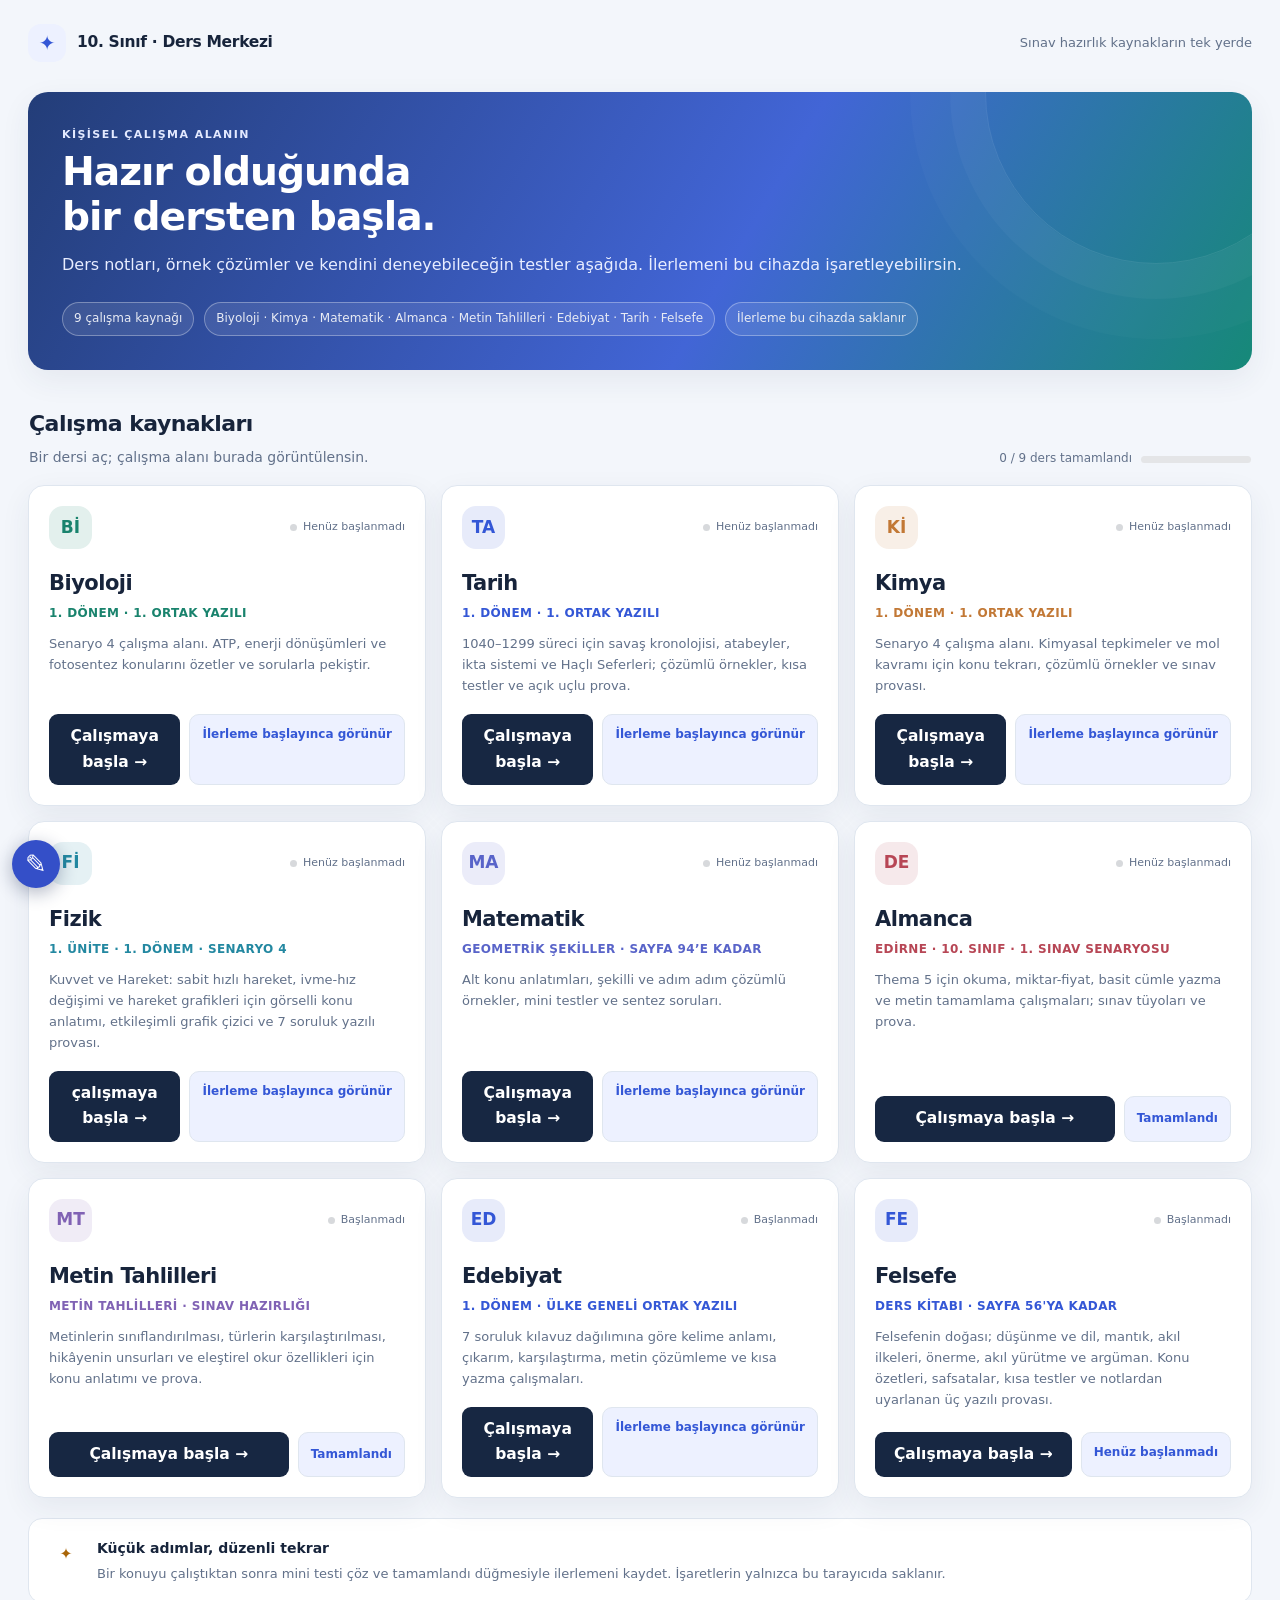
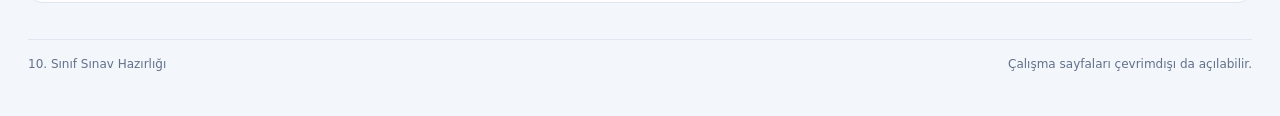
==== commit 8bc6cf47: "2026-11-08: Sync selected project folders" ====
--- a/outputs/index.html
+++ b/outputs/index.html
@@ -13,14 +13,14 @@
 <body>
 <div class="shell">
   <nav class="top" aria-label="Ana gezinme"><div class="brand"><span class="logo">✦</span><span>10. Sınıf · Ders Merkezi</span></div><div class="topnote">Sınav hazırlık kaynakların tek yerde</div></nav>
-  <header class="hero"><div class="kicker">Kişisel çalışma alanın</div><h1>Hazır olduğunda<br>bir dersten başla.</h1><p>Ders notları, örnek çözümler ve kendini deneyebileceğin testler aşağıda. İlerlemeni bu cihazda işaretleyebilirsin.</p><div class="hero-bottom"><span class="badge">8 çalışma kaynağı</span><span class="badge">Biyoloji · Kimya · Matematik · Almanca · Metin Tahlilleri &#183; Tarih · Felsefe</span><span class="badge">İlerleme bu cihazda saklanır</span></div></header>
-  <section aria-labelledby="courses-title"><div class="section-head"><div><h2 id="courses-title">Çalışma kaynakları</h2><p>Bir dersi aç; çalışma alanı burada görüntülensin.</p></div><div class="progress-wrap"><span id="progress-label">0 / 7 tamamlandı</span><span class="progress"><span id="progress-bar"></span></span></div></div>
+  <header class="hero"><div class="kicker">Kişisel çalışma alanın</div><h1>Hazır olduğunda<br>bir dersten başla.</h1><p>Ders notları, örnek çözümler ve kendini deneyebileceğin testler aşağıda. İlerlemeni bu cihazda işaretleyebilirsin.</p><div class="hero-bottom"><span class="badge">9 çalışma kaynağı</span><span class="badge">Biyoloji · Kimya · Matematik · Almanca · Metin Tahlilleri &#183; Edebiyat &#183; Tarih · Felsefe</span><span class="badge">İlerleme bu cihazda saklanır</span></div></header>
+  <section aria-labelledby="courses-title"><div class="section-head"><div><h2 id="courses-title">Çalışma kaynakları</h2><p>Bir dersi aç; çalışma alanı burada görüntülensin.</p></div><div class="progress-wrap"><span id="progress-label">0 / 9 tamamlandı</span><span class="progress"><span id="progress-bar"></span></span></div></div>
     <div class="grid" id="course-grid">
       <article class="course" data-course="biology" data-title="biyoloji fotosentez atp enerji senaryo 4"><div class="course-top"><span class="subject-icon">Bİ</span><span class="status">Başlanmadı</span></div><h3>Biyoloji</h3><div class="scope">1. DÖNEM · 1. ORTAK YAZILI</div><p>Senaryo 4 çalışma alanı. ATP, enerji dönüşümleri ve fotosentez konularını özetler ve sorularla pekiştir.</p><div class="course-foot"><button class="open" data-file="10sinif_biyoloji_senaryo4_calisma_alani.html" data-name="Biyoloji · Senaryo 4">Çalışmaya başla <span aria-hidden="true">→</span></button><span class="mark course-progress">Henüz başlanmadı</span></div></article> <article class="course" data-course="history" data-title="tarih savaş sıralama atabey ikta haçlı seferleri türkiye"><div class="course-top"><span class="subject-icon">TA</span><span class="status">Başlanmadı</span></div><h3>Tarih</h3><div class="scope">1. D&Ouml;NEM &#183; 1. ORTAK YAZILI</div><p>1040&#8211;1299 süreci için savaş kronolojisi, atabeyler, ikta sistemi ve Haçlı Seferleri; &#231;&#246;z&#252;ml&#252; &#246;rnekler, k&#305;sa testler ve a&#231;&#305;k u&#231;lu prova.</p><div class="course-foot"><button class="open" data-file="10sinif_tarih_senaryo_calisma_alani.html" data-name="Tarih &#183; 1. D&ouml;nem 1. Ortak Yaz&#305;l&#305;">&#199;al&#305;&#351;maya ba&#351;la <span aria-hidden="true">&#8594;</span></button><span class="mark course-progress">&#304;lerleme ba&#351;lay&#305;nca g&#246;r&#252;n&#252;r</span></div></article>
       <article class="course" data-course="chemistry" data-title="kimya kimyasal tepkimeler mol senaryo 4"><div class="course-top"><span class="subject-icon">Kİ</span><span class="status">Başlanmadı</span></div><h3>Kimya</h3><div class="scope">1. DÖNEM · 1. ORTAK YAZILI</div><p>Senaryo 4 çalışma alanı. Kimyasal tepkimeler ve mol kavramı için konu tekrarı, çözümlü örnekler ve sınav provası.</p><div class="course-foot"><button class="open" data-file="10sinif_kimya_senaryo4_calisma_alani.html" data-name="Kimya · Senaryo 4">Çalışmaya başla <span aria-hidden="true">→</span></button><span class="mark course-progress">Henüz başlanmadı</span></div></article>
       <article class="course" data-course="physics" data-title="fizik kuvvet hareket sabit hızlı hareket ivme grafikler senaryo 4"><div class="course-top"><span class="subject-icon">Fİ</span><span class="status">Başlanmadı</span></div><h3>Fizik</h3><div class="scope">1. ÜNİTE · 1. DÖNEM · SENARYO 4</div><p>Kuvvet ve Hareket: sabit hızlı hareket, ivme-hız değişimi ve hareket grafikleri için görselli konu anlatımı, etkileşimli grafik çizici ve 7 soruluk yazılı provası.</p><div class="course-foot"><button class="open" data-file="10sinif_fizik_senaryo4_calisma_alani.html" data-name="Fizik · Senaryo 4">çalışmaya başla <span aria-hidden="true">→</span></button><span class="mark course-progress">Henüz başlanmadı</span></div></article>
       <article class="course" data-course="math" data-title="matematik geometri geometrik şekiller sayfa 94"><div class="course-top"><span class="subject-icon">MA</span><span class="status">Başlanmadı</span></div><h3>Matematik</h3><div class="scope">GEOMETRİK ŞEKİLLER · SAYFA 94’E KADAR</div><p>Alt konu anlatımları, şekilli ve adım adım çözümlü örnekler, mini testler ve sentez soruları.</p><div class="course-foot"><button class="open" data-file="10sinif_sayfa94_calisma_alani.html" data-name="Matematik · Sayfa 94’e kadar">Çalışmaya başla <span aria-hidden="true">→</span></button><span class="mark course-progress">Henüz başlanmadı</span></div></article>
-      <article class="course" data-course="german" data-title="almanca neue stadt neue schule okul şehir kütüphane"><div class="course-top"><span class="subject-icon">DE</span><span class="status">Başlanmadı</span></div><h3>Almanca</h3><div class="scope">EDİRNE · 10. SINIF · 1. SINAV SENARYOSU</div><p>Thema 5 için okuma, miktar-fiyat, basit cümle yazma ve metin tamamlama çalışmaları; sınav tüyoları ve prova.</p><div class="course-foot"><button class="open" data-file="10sinif_almanca_neue_stadt_calisma_alani.html" data-name="Almanca · Thema 5 · Senaryo 1">Çalışmaya başla <span aria-hidden="true">→</span></button><button class="mark" aria-label="Almanca çalışmasını tamamlandı olarak işaretle">Tamamlandı</button></div></article>          <article class="course" data-course="literature" data-title="metin tahlilleri sınıflandırma tür karşılaştırma hikâye eleştirel okur"><div class="course-top"><span class="subject-icon">MT</span><span class="status">Başlanmadı</span></div><h3>Metin Tahlilleri</h3><div class="scope">METİN TAHLİLLERİ · SINAV HAZIRLIĞI</div><p>Metinlerin sınıflandırılması, türlerin karşılaştırılması, hikâyenin unsurları ve eleştirel okur özellikleri için konu anlatımı ve prova.</p><div class="course-foot"><button class="open" data-file="10sinif_metin_tahlilleri_calisma_alani.html" data-name="Metin Tahlilleri">Çalışmaya başla <span aria-hidden="true">→</span></button><button class="mark" aria-label="Metin Tahlilleri çalışmasını tamamlandı olarak işaretle">Tamamlandı</button></div></article><article class="course" data-course="philosophy" data-title="felsefe philosophia felsefi düşünce mantık argümantasyon sayfa 56"><div class="course-top"><span class="subject-icon">FE</span><span class="status">Başlanmadı</span></div><h3>Felsefe</h3><div class="scope">DERS KİTABI · SAYFA 56'YA KADAR</div><p>Felsefenin doğası; düşünme ve dil, mantık, akıl ilkeleri, önerme, akıl yürütme ve argüman. Konu özetleri, safsatalar, kısa testler ve notlardan uyarlanan üç yazılı provası.</p><div class="course-foot"><button class="open" data-file="10sinif_felsefe_sayfa56_calisma_alani.html" data-name="Felsefe · Sayfa 56'ya kadar">Çalışmaya başla <span aria-hidden="true">→</span></button><span class="mark course-progress">Henüz başlanmadı</span></div></article></div><div class="empty" id="empty">Bu aramayla eşleşen ders yok.</div>
+      <article class="course" data-course="german" data-title="almanca neue stadt neue schule okul şehir kütüphane"><div class="course-top"><span class="subject-icon">DE</span><span class="status">Başlanmadı</span></div><h3>Almanca</h3><div class="scope">EDİRNE · 10. SINIF · 1. SINAV SENARYOSU</div><p>Thema 5 için okuma, miktar-fiyat, basit cümle yazma ve metin tamamlama çalışmaları; sınav tüyoları ve prova.</p><div class="course-foot"><button class="open" data-file="10sinif_almanca_neue_stadt_calisma_alani.html" data-name="Almanca · Thema 5 · Senaryo 1">Çalışmaya başla <span aria-hidden="true">→</span></button><button class="mark" aria-label="Almanca çalışmasını tamamlandı olarak işaretle">Tamamlandı</button></div></article>          <article class="course" data-course="literature" data-title="metin tahlilleri sınıflandırma tür karşılaştırma hikâye eleştirel okur"><div class="course-top"><span class="subject-icon">MT</span><span class="status">Başlanmadı</span></div><h3>Metin Tahlilleri</h3><div class="scope">METİN TAHLİLLERİ · SINAV HAZIRLIĞI</div><p>Metinlerin sınıflandırılması, türlerin karşılaştırılması, hikâyenin unsurları ve eleştirel okur özellikleri için konu anlatımı ve prova.</p><div class="course-foot"><button class="open" data-file="10sinif_metin_tahlilleri_calisma_alani.html" data-name="Metin Tahlilleri">Çalışmaya başla <span aria-hidden="true">→</span></button><button class="mark" aria-label="Metin Tahlilleri çalışmasını tamamlandı olarak işaretle">Tamamlandı</button></div></article><article class="course" data-course="tdeExam" data-title="turk dili edebiyati ortak yazili sinav okuma cikarma siir kosuk turku yazma"><div class="course-top"><span class="subject-icon">ED</span><span class="status">Ba&#351;lanmad&#305;</span></div><h3>Edebiyat</h3><div class="scope">1. D&Ouml;NEM &#183; &Uuml;LKE GENEL&#304; ORTAK YAZILI</div><p>7 soruluk k&#305;lavuz da&#287;&#305;l&#305;m&#305;na g&ouml;re kelime anlam&#305;, &ccedil;&#305;kar&#305;m, kar&#351;&#305;la&#351;t&#305;rma, metin &ccedil;&ouml;z&uuml;mleme ve k&#305;sa yazma &ccedil;al&#305;&#351;malar&#305;.</p><div class="course-foot"><button class="open" data-file="10sinif_edebiyat_ortak_yazili_calisma_alani.html" data-name="Edebiyat &#183; &Uuml;lke Geneli Ortak Yaz&#305;l&#305;">&Ccedil;al&#305;&#351;maya ba&#351;la <span aria-hidden="true">&#8594;</span></button><span class="mark course-progress">&#304;lerleme ba&#351;lay&#305;nca g&ouml;r&uuml;n&uuml;r</span></div></article><article class="course" data-course="philosophy" data-title="felsefe philosophia felsefi düşünce mantık argümantasyon sayfa 56"><div class="course-top"><span class="subject-icon">FE</span><span class="status">Başlanmadı</span></div><h3>Felsefe</h3><div class="scope">DERS KİTABI · SAYFA 56'YA KADAR</div><p>Felsefenin doğası; düşünme ve dil, mantık, akıl ilkeleri, önerme, akıl yürütme ve argüman. Konu özetleri, safsatalar, kısa testler ve notlardan uyarlanan üç yazılı provası.</p><div class="course-foot"><button class="open" data-file="10sinif_felsefe_sayfa56_calisma_alani.html" data-name="Felsefe · Sayfa 56'ya kadar">Çalışmaya başla <span aria-hidden="true">→</span></button><span class="mark course-progress">Henüz başlanmadı</span></div></article></div><div class="empty" id="empty">Bu aramayla eşleşen ders yok.</div>
   </section>
   <aside class="callout"><span class="callout-icon">✦</span><div><h3>Küçük adımlar, düzenli tekrar</h3><p>Bir konuyu çalıştıktan sonra mini testi çöz ve tamamlandı düğmesiyle ilerlemeni kaydet. İşaretlerin yalnızca bu tarayıcıda saklanır.</p></div></aside>
   <section class="viewer" id="viewer" aria-label="Ders çalışma alanı"><div class="viewerbar"><span class="viewerlabel" id="viewer-title">Ders çalışma alanı</span><div class="viewer-actions"><a id="new-tab" href="#" target="_blank" rel="noopener">Yeni sekmede aç ↗</a><button id="close-viewer" type="button">Kapat</button></div></div><iframe id="lesson" title="Seçilen ders çalışma alanı"></iframe></section>
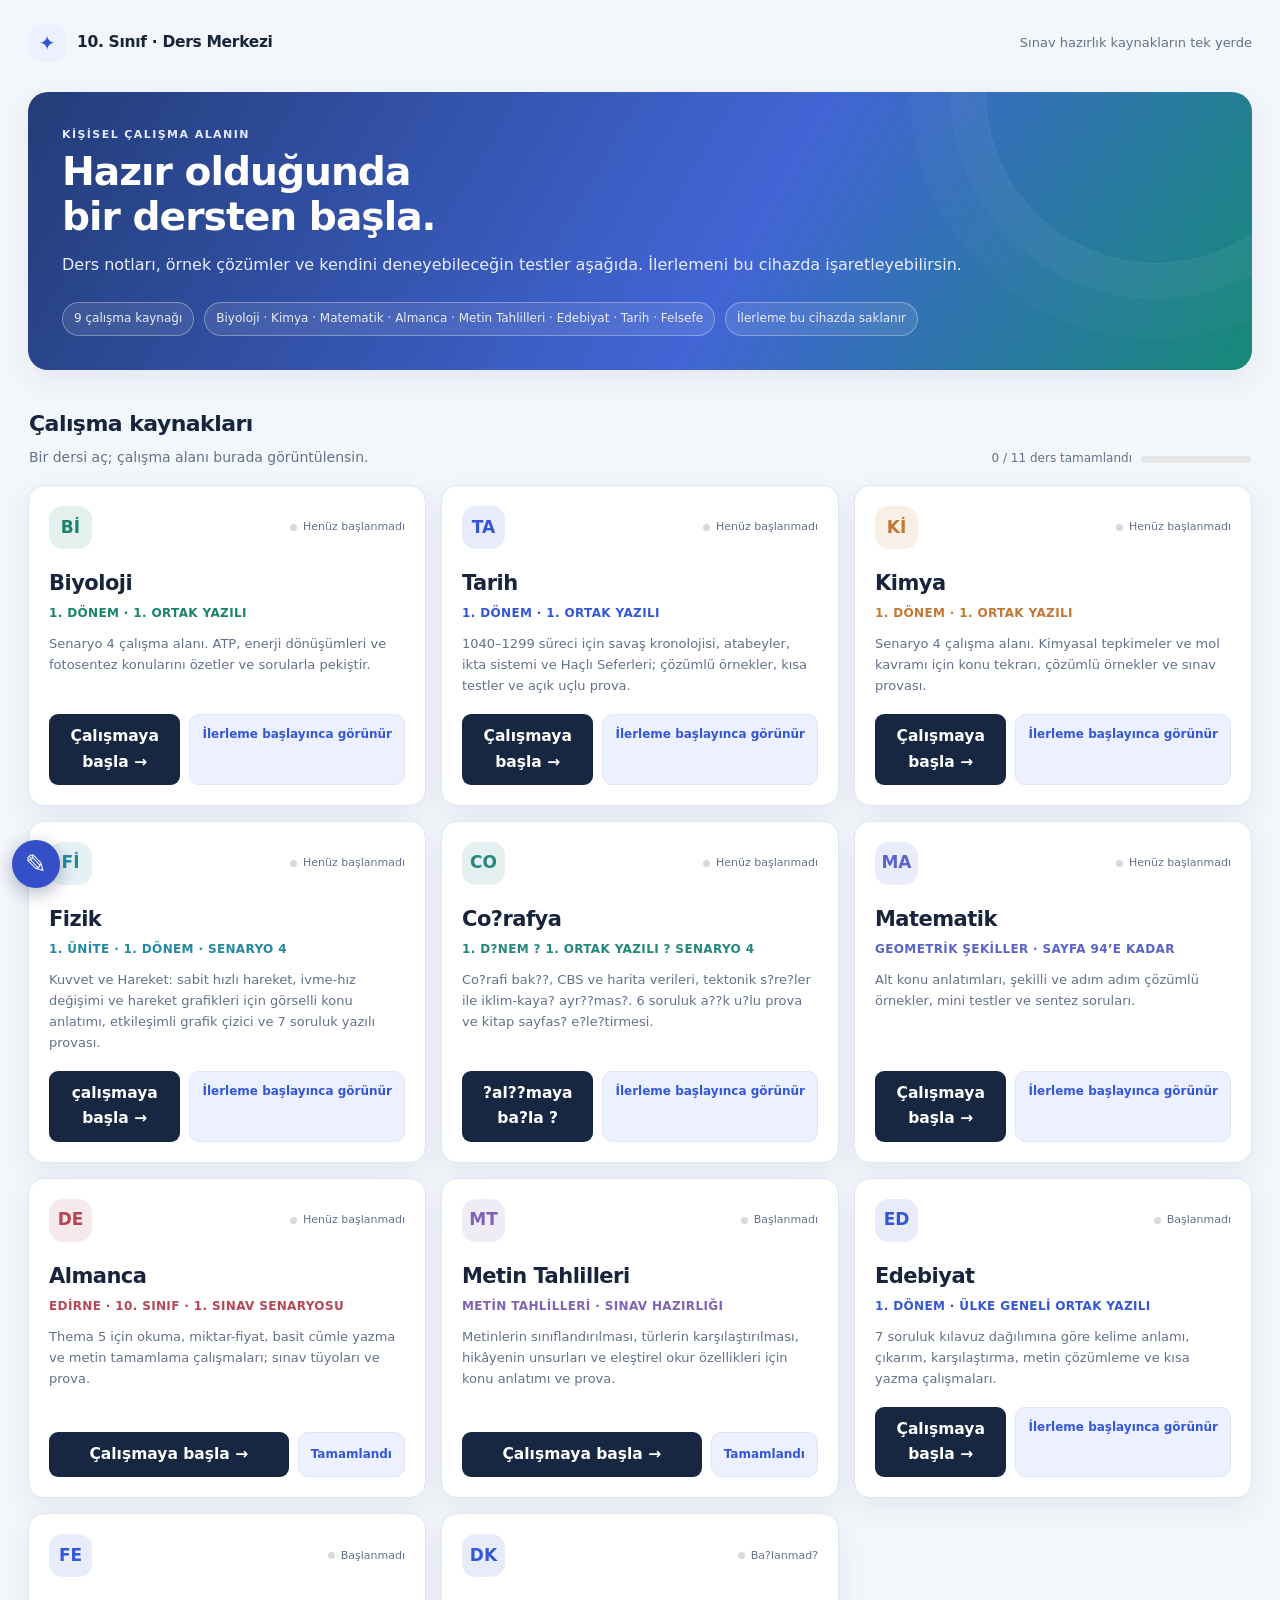
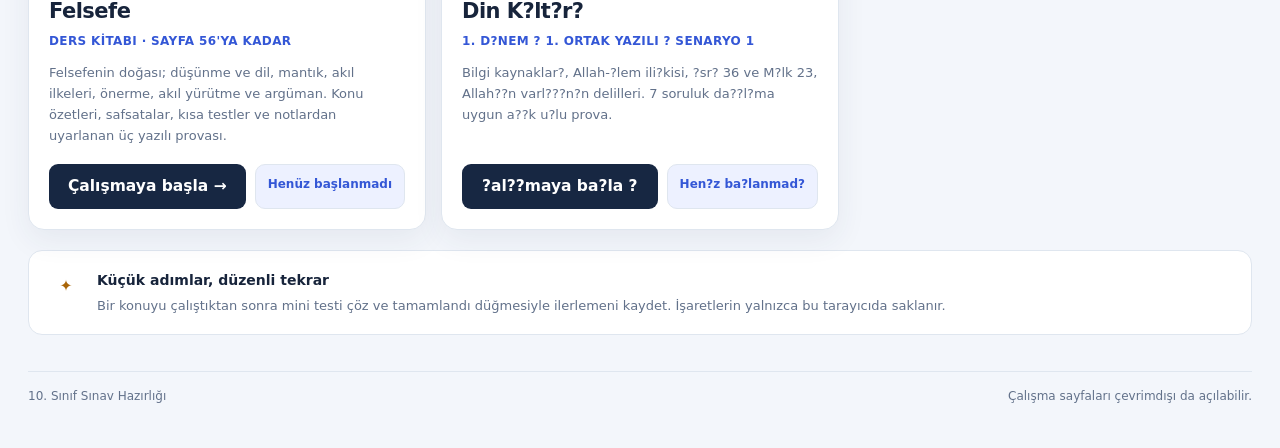
==== commit 6c55ca0f: "2026-11-08: Sync selected project folders" ====
--- a/outputs/index.html
+++ b/outputs/index.html
@@ -6,7 +6,7 @@
 <meta name="theme-color" content="#f5f4f0">
 <title>10. Sınıf Sınav Hazırlığı | Ders Merkezi</title>
 <style>
-:root{--bg:#f5f4f0;--paper:#fff;--ink:#1c2535;--muted:#727b88;--line:#e7e6e1;--navy:#172742;--blue:#5269df;--green:#19836d;--gold:#c28933;--shadow:0 16px 44px #27334b12}*{box-sizing:border-box}body{margin:0;background:var(--bg);color:var(--ink);font:15px/1.6 Inter,ui-sans-serif,system-ui,"Segoe UI",sans-serif}button,a{font:inherit}button{cursor:pointer}.shell{max-width:1280px;margin:auto;padding:26px 28px 44px}.top{display:flex;justify-content:space-between;align-items:center;margin-bottom:30px}.brand{display:flex;gap:11px;align-items:center;color:var(--navy);font-weight:850;letter-spacing:-.02em}.logo{display:grid;place-items:center;width:38px;height:38px;border-radius:13px;background:#e3e8ff;color:#4358cb;font-size:20px}.topnote{font-size:13px;color:var(--muted)}.hero{position:relative;overflow:hidden;background:var(--navy);color:white;padding:clamp(25px,5vw,52px);border-radius:25px;box-shadow:var(--shadow)}.hero:after{content:"";position:absolute;width:340px;height:340px;border:1px solid #ffffff18;border-radius:50%;right:-75px;top:-170px;box-shadow:0 0 0 35px #ffffff08,0 0 0 75px #ffffff05}.kicker{text-transform:uppercase;letter-spacing:.13em;font-size:11px;font-weight:800;color:#b9c5ff}.hero h1{font-size:clamp(30px,5vw,52px);line-height:1.06;letter-spacing:-.045em;max-width:720px;margin:12px 0}.hero p{max-width:640px;color:#d0d7e5;margin:13px 0 0;font-size:16px}.hero-bottom{display:flex;align-items:center;gap:10px;flex-wrap:wrap;margin-top:24px}.badge{border:1px solid #ffffff30;background:#ffffff0c;border-radius:99px;padding:6px 11px;color:#e8ebf4;font-size:12px}.section-head{display:flex;align-items:end;justify-content:space-between;gap:20px;margin:36px 1px 16px}.section-head h2{font-size:22px;letter-spacing:-.025em;margin:0}.section-head p{margin:5px 0 0;color:var(--muted);font-size:14px}.progress-wrap{display:flex;align-items:center;gap:9px;color:var(--muted);font-size:12px;white-space:nowrap}.progress{width:110px;height:7px;background:#e4e5e7;border-radius:9px;overflow:hidden}.progress span{display:block;height:100%;width:0;background:var(--green);border-radius:9px;transition:width .25s}.grid{display:grid;grid-template-columns:repeat(3,minmax(0,1fr));gap:15px}.course{--accent:var(--blue);background:var(--paper);border:1px solid var(--line);border-radius:18px;padding:20px;box-shadow:0 5px 16px #25314a08;display:flex;flex-direction:column;min-height:260px;transition:transform .18s,box-shadow .18s}.course:hover{transform:translateY(-3px);box-shadow:var(--shadow)}.course[data-course="biology"]{--accent:var(--green)}.course[data-course="chemistry"]{--accent:#c27835}.course[data-course="physics"]{--accent:#2388a1}.course[data-course="math"]{--accent:#5964c9}.course[data-course="german"]{--accent:#b74655}.course[data-course="literature"]{--accent:#8062b4}.course-top{display:flex;justify-content:space-between;align-items:center}.subject-icon{width:43px;height:43px;border-radius:14px;background:color-mix(in srgb,var(--accent) 12%,white);color:var(--accent);display:grid;place-items:center;font-weight:900;font-size:17px}.status{font-size:11px;color:var(--muted);display:flex;align-items:center;gap:6px}.status:before{content:"";width:7px;height:7px;border-radius:50%;background:#d7d9dc}.course.done .status{color:var(--green)}.course.done .status:before{background:var(--green)}.course h3{font-size:21px;letter-spacing:-.025em;margin:17px 0 4px}.scope{font-size:12px;color:var(--accent);font-weight:800;letter-spacing:.03em}.course p{color:var(--muted);font-size:13px;margin:10px 0 18px}.course-foot{display:flex;gap:9px;margin-top:auto}.open{border:0;border-radius:10px;background:var(--navy);color:white;font-weight:750;padding:10px 13px;flex:1}.open:hover{background:#26395b}.mark{border:1px solid var(--line);border-radius:10px;background:white;color:#596271;padding:10px 12px;font-weight:700;font-size:12px}.mark:hover{border-color:#b8c1d0}.callout{display:grid;grid-template-columns:auto 1fr;gap:14px;align-items:start;background:#eeeee9;border:1px solid #e2e2dc;border-radius:16px;padding:18px 20px;margin-top:20px}.callout-icon{width:34px;height:34px;border-radius:11px;background:white;display:grid;place-items:center;color:var(--gold);font-weight:900}.callout h3{font-size:14px;margin:0 0 3px}.callout p{font-size:13px;color:var(--muted);margin:0}.viewer{display:none;margin-top:26px;background:white;border:1px solid var(--line);border-radius:19px;overflow:hidden;box-shadow:var(--shadow)}.viewer.show{display:block}.viewerbar{display:flex;justify-content:space-between;align-items:center;padding:11px 15px;border-bottom:1px solid var(--line);gap:10px}.viewerlabel{font-weight:800}.viewer-actions{display:flex;gap:7px}.viewer-actions button,.viewer-actions a{border:1px solid var(--line);border-radius:8px;background:#fff;color:#445066;padding:7px 10px;text-decoration:none;font-size:12px;font-weight:700}.viewer iframe{display:block;width:100%;height:min(78vh,900px);min-height:610px;border:0;background:#f4f6fa}.footer{border-top:1px solid var(--line);margin-top:36px;padding-top:15px;color:var(--muted);font-size:12px;display:flex;justify-content:space-between;gap:10px;flex-wrap:wrap}.empty{display:none;text-align:center;padding:30px;color:var(--muted)}@media(max-width:850px){.grid{grid-template-columns:1fr 1fr}.shell{padding:18px}}@media(max-width:580px){.grid{grid-template-columns:1fr}.top{margin-bottom:19px}.topnote{display:none}.section-head{align-items:start;flex-direction:column}.viewer iframe{min-height:70vh}.course{min-height:230px}.hero{border-radius:19px}}
+:root{--bg:#f5f4f0;--paper:#fff;--ink:#1c2535;--muted:#727b88;--line:#e7e6e1;--navy:#172742;--blue:#5269df;--green:#19836d;--gold:#c28933;--shadow:0 16px 44px #27334b12}*{box-sizing:border-box}body{margin:0;background:var(--bg);color:var(--ink);font:15px/1.6 Inter,ui-sans-serif,system-ui,"Segoe UI",sans-serif}button,a{font:inherit}button{cursor:pointer}.shell{max-width:1280px;margin:auto;padding:26px 28px 44px}.top{display:flex;justify-content:space-between;align-items:center;margin-bottom:30px}.brand{display:flex;gap:11px;align-items:center;color:var(--navy);font-weight:850;letter-spacing:-.02em}.logo{display:grid;place-items:center;width:38px;height:38px;border-radius:13px;background:#e3e8ff;color:#4358cb;font-size:20px}.topnote{font-size:13px;color:var(--muted)}.hero{position:relative;overflow:hidden;background:var(--navy);color:white;padding:clamp(25px,5vw,52px);border-radius:25px;box-shadow:var(--shadow)}.hero:after{content:"";position:absolute;width:340px;height:340px;border:1px solid #ffffff18;border-radius:50%;right:-75px;top:-170px;box-shadow:0 0 0 35px #ffffff08,0 0 0 75px #ffffff05}.kicker{text-transform:uppercase;letter-spacing:.13em;font-size:11px;font-weight:800;color:#b9c5ff}.hero h1{font-size:clamp(30px,5vw,52px);line-height:1.06;letter-spacing:-.045em;max-width:720px;margin:12px 0}.hero p{max-width:640px;color:#d0d7e5;margin:13px 0 0;font-size:16px}.hero-bottom{display:flex;align-items:center;gap:10px;flex-wrap:wrap;margin-top:24px}.badge{border:1px solid #ffffff30;background:#ffffff0c;border-radius:99px;padding:6px 11px;color:#e8ebf4;font-size:12px}.section-head{display:flex;align-items:end;justify-content:space-between;gap:20px;margin:36px 1px 16px}.section-head h2{font-size:22px;letter-spacing:-.025em;margin:0}.section-head p{margin:5px 0 0;color:var(--muted);font-size:14px}.progress-wrap{display:flex;align-items:center;gap:9px;color:var(--muted);font-size:12px;white-space:nowrap}.progress{width:110px;height:7px;background:#e4e5e7;border-radius:9px;overflow:hidden}.progress span{display:block;height:100%;width:0;background:var(--green);border-radius:9px;transition:width .25s}.grid{display:grid;grid-template-columns:repeat(3,minmax(0,1fr));gap:15px}.course{--accent:var(--blue);background:var(--paper);border:1px solid var(--line);border-radius:18px;padding:20px;box-shadow:0 5px 16px #25314a08;display:flex;flex-direction:column;min-height:260px;transition:transform .18s,box-shadow .18s}.course:hover{transform:translateY(-3px);box-shadow:var(--shadow)}.course[data-course="biology"]{--accent:var(--green)}.course[data-course="chemistry"]{--accent:#c27835}.course[data-course="physics"]{--accent:#2388a1}.course[data-course="geography"]{--accent:#24877e}.course[data-course="math"]{--accent:#5964c9}.course[data-course="german"]{--accent:#b74655}.course[data-course="literature"]{--accent:#8062b4}.course-top{display:flex;justify-content:space-between;align-items:center}.subject-icon{width:43px;height:43px;border-radius:14px;background:color-mix(in srgb,var(--accent) 12%,white);color:var(--accent);display:grid;place-items:center;font-weight:900;font-size:17px}.status{font-size:11px;color:var(--muted);display:flex;align-items:center;gap:6px}.status:before{content:"";width:7px;height:7px;border-radius:50%;background:#d7d9dc}.course.done .status{color:var(--green)}.course.done .status:before{background:var(--green)}.course h3{font-size:21px;letter-spacing:-.025em;margin:17px 0 4px}.scope{font-size:12px;color:var(--accent);font-weight:800;letter-spacing:.03em}.course p{color:var(--muted);font-size:13px;margin:10px 0 18px}.course-foot{display:flex;gap:9px;margin-top:auto}.open{border:0;border-radius:10px;background:var(--navy);color:white;font-weight:750;padding:10px 13px;flex:1}.open:hover{background:#26395b}.mark{border:1px solid var(--line);border-radius:10px;background:white;color:#596271;padding:10px 12px;font-weight:700;font-size:12px}.mark:hover{border-color:#b8c1d0}.callout{display:grid;grid-template-columns:auto 1fr;gap:14px;align-items:start;background:#eeeee9;border:1px solid #e2e2dc;border-radius:16px;padding:18px 20px;margin-top:20px}.callout-icon{width:34px;height:34px;border-radius:11px;background:white;display:grid;place-items:center;color:var(--gold);font-weight:900}.callout h3{font-size:14px;margin:0 0 3px}.callout p{font-size:13px;color:var(--muted);margin:0}.viewer{display:none;margin-top:26px;background:white;border:1px solid var(--line);border-radius:19px;overflow:hidden;box-shadow:var(--shadow)}.viewer.show{display:block}.viewerbar{display:flex;justify-content:space-between;align-items:center;padding:11px 15px;border-bottom:1px solid var(--line);gap:10px}.viewerlabel{font-weight:800}.viewer-actions{display:flex;gap:7px}.viewer-actions button,.viewer-actions a{border:1px solid var(--line);border-radius:8px;background:#fff;color:#445066;padding:7px 10px;text-decoration:none;font-size:12px;font-weight:700}.viewer iframe{display:block;width:100%;height:min(78vh,900px);min-height:610px;border:0;background:#f4f6fa}.footer{border-top:1px solid var(--line);margin-top:36px;padding-top:15px;color:var(--muted);font-size:12px;display:flex;justify-content:space-between;gap:10px;flex-wrap:wrap}.empty{display:none;text-align:center;padding:30px;color:var(--muted)}@media(max-width:850px){.grid{grid-template-columns:1fr 1fr}.shell{padding:18px}}@media(max-width:580px){.grid{grid-template-columns:1fr}.top{margin-bottom:19px}.topnote{display:none}.section-head{align-items:start;flex-direction:column}.viewer iframe{min-height:70vh}.course{min-height:230px}.hero{border-radius:19px}}
 </style>
 <link rel="stylesheet" href="lesson-ui.css">
 </head>
@@ -19,8 +19,9 @@
       <article class="course" data-course="biology" data-title="biyoloji fotosentez atp enerji senaryo 4"><div class="course-top"><span class="subject-icon">Bİ</span><span class="status">Başlanmadı</span></div><h3>Biyoloji</h3><div class="scope">1. DÖNEM · 1. ORTAK YAZILI</div><p>Senaryo 4 çalışma alanı. ATP, enerji dönüşümleri ve fotosentez konularını özetler ve sorularla pekiştir.</p><div class="course-foot"><button class="open" data-file="10sinif_biyoloji_senaryo4_calisma_alani.html" data-name="Biyoloji · Senaryo 4">Çalışmaya başla <span aria-hidden="true">→</span></button><span class="mark course-progress">Henüz başlanmadı</span></div></article> <article class="course" data-course="history" data-title="tarih savaş sıralama atabey ikta haçlı seferleri türkiye"><div class="course-top"><span class="subject-icon">TA</span><span class="status">Başlanmadı</span></div><h3>Tarih</h3><div class="scope">1. D&Ouml;NEM &#183; 1. ORTAK YAZILI</div><p>1040&#8211;1299 süreci için savaş kronolojisi, atabeyler, ikta sistemi ve Haçlı Seferleri; &#231;&#246;z&#252;ml&#252; &#246;rnekler, k&#305;sa testler ve a&#231;&#305;k u&#231;lu prova.</p><div class="course-foot"><button class="open" data-file="10sinif_tarih_senaryo_calisma_alani.html" data-name="Tarih &#183; 1. D&ouml;nem 1. Ortak Yaz&#305;l&#305;">&#199;al&#305;&#351;maya ba&#351;la <span aria-hidden="true">&#8594;</span></button><span class="mark course-progress">&#304;lerleme ba&#351;lay&#305;nca g&#246;r&#252;n&#252;r</span></div></article>
       <article class="course" data-course="chemistry" data-title="kimya kimyasal tepkimeler mol senaryo 4"><div class="course-top"><span class="subject-icon">Kİ</span><span class="status">Başlanmadı</span></div><h3>Kimya</h3><div class="scope">1. DÖNEM · 1. ORTAK YAZILI</div><p>Senaryo 4 çalışma alanı. Kimyasal tepkimeler ve mol kavramı için konu tekrarı, çözümlü örnekler ve sınav provası.</p><div class="course-foot"><button class="open" data-file="10sinif_kimya_senaryo4_calisma_alani.html" data-name="Kimya · Senaryo 4">Çalışmaya başla <span aria-hidden="true">→</span></button><span class="mark course-progress">Henüz başlanmadı</span></div></article>
       <article class="course" data-course="physics" data-title="fizik kuvvet hareket sabit hızlı hareket ivme grafikler senaryo 4"><div class="course-top"><span class="subject-icon">Fİ</span><span class="status">Başlanmadı</span></div><h3>Fizik</h3><div class="scope">1. ÜNİTE · 1. DÖNEM · SENARYO 4</div><p>Kuvvet ve Hareket: sabit hızlı hareket, ivme-hız değişimi ve hareket grafikleri için görselli konu anlatımı, etkileşimli grafik çizici ve 7 soruluk yazılı provası.</p><div class="course-foot"><button class="open" data-file="10sinif_fizik_senaryo4_calisma_alani.html" data-name="Fizik · Senaryo 4">çalışmaya başla <span aria-hidden="true">→</span></button><span class="mark course-progress">Henüz başlanmadı</span></div></article>
-      <article class="course" data-course="math" data-title="matematik geometri geometrik şekiller sayfa 94"><div class="course-top"><span class="subject-icon">MA</span><span class="status">Başlanmadı</span></div><h3>Matematik</h3><div class="scope">GEOMETRİK ŞEKİLLER · SAYFA 94’E KADAR</div><p>Alt konu anlatımları, şekilli ve adım adım çözümlü örnekler, mini testler ve sentez soruları.</p><div class="course-foot"><button class="open" data-file="10sinif_sayfa94_calisma_alani.html" data-name="Matematik · Sayfa 94’e kadar">Çalışmaya başla <span aria-hidden="true">→</span></button><span class="mark course-progress">Henüz başlanmadı</span></div></article>
-      <article class="course" data-course="german" data-title="almanca neue stadt neue schule okul şehir kütüphane"><div class="course-top"><span class="subject-icon">DE</span><span class="status">Başlanmadı</span></div><h3>Almanca</h3><div class="scope">EDİRNE · 10. SINIF · 1. SINAV SENARYOSU</div><p>Thema 5 için okuma, miktar-fiyat, basit cümle yazma ve metin tamamlama çalışmaları; sınav tüyoları ve prova.</p><div class="course-foot"><button class="open" data-file="10sinif_almanca_neue_stadt_calisma_alani.html" data-name="Almanca · Thema 5 · Senaryo 1">Çalışmaya başla <span aria-hidden="true">→</span></button><button class="mark" aria-label="Almanca çalışmasını tamamlandı olarak işaretle">Tamamlandı</button></div></article>          <article class="course" data-course="literature" data-title="metin tahlilleri sınıflandırma tür karşılaştırma hikâye eleştirel okur"><div class="course-top"><span class="subject-icon">MT</span><span class="status">Başlanmadı</span></div><h3>Metin Tahlilleri</h3><div class="scope">METİN TAHLİLLERİ · SINAV HAZIRLIĞI</div><p>Metinlerin sınıflandırılması, türlerin karşılaştırılması, hikâyenin unsurları ve eleştirel okur özellikleri için konu anlatımı ve prova.</p><div class="course-foot"><button class="open" data-file="10sinif_metin_tahlilleri_calisma_alani.html" data-name="Metin Tahlilleri">Çalışmaya başla <span aria-hidden="true">→</span></button><button class="mark" aria-label="Metin Tahlilleri çalışmasını tamamlandı olarak işaretle">Tamamlandı</button></div></article><article class="course" data-course="tdeExam" data-title="turk dili edebiyati ortak yazili sinav okuma cikarma siir kosuk turku yazma"><div class="course-top"><span class="subject-icon">ED</span><span class="status">Ba&#351;lanmad&#305;</span></div><h3>Edebiyat</h3><div class="scope">1. D&Ouml;NEM &#183; &Uuml;LKE GENEL&#304; ORTAK YAZILI</div><p>7 soruluk k&#305;lavuz da&#287;&#305;l&#305;m&#305;na g&ouml;re kelime anlam&#305;, &ccedil;&#305;kar&#305;m, kar&#351;&#305;la&#351;t&#305;rma, metin &ccedil;&ouml;z&uuml;mleme ve k&#305;sa yazma &ccedil;al&#305;&#351;malar&#305;.</p><div class="course-foot"><button class="open" data-file="10sinif_edebiyat_ortak_yazili_calisma_alani.html" data-name="Edebiyat &#183; &Uuml;lke Geneli Ortak Yaz&#305;l&#305;">&Ccedil;al&#305;&#351;maya ba&#351;la <span aria-hidden="true">&#8594;</span></button><span class="mark course-progress">&#304;lerleme ba&#351;lay&#305;nca g&ouml;r&uuml;n&uuml;r</span></div></article><article class="course" data-course="philosophy" data-title="felsefe philosophia felsefi düşünce mantık argümantasyon sayfa 56"><div class="course-top"><span class="subject-icon">FE</span><span class="status">Başlanmadı</span></div><h3>Felsefe</h3><div class="scope">DERS KİTABI · SAYFA 56'YA KADAR</div><p>Felsefenin doğası; düşünme ve dil, mantık, akıl ilkeleri, önerme, akıl yürütme ve argüman. Konu özetleri, safsatalar, kısa testler ve notlardan uyarlanan üç yazılı provası.</p><div class="course-foot"><button class="open" data-file="10sinif_felsefe_sayfa56_calisma_alani.html" data-name="Felsefe · Sayfa 56'ya kadar">Çalışmaya başla <span aria-hidden="true">→</span></button><span class="mark course-progress">Henüz başlanmadı</span></div></article></div><div class="empty" id="empty">Bu aramayla eşleşen ders yok.</div>
+<article class="course" data-course="geography" data-title="co?rafya co?rafi bak?? cbs uzaktan alg?lama mek?nsal veri tektonik ayr??ma senaryo 4"><div class="course-top"><span class="subject-icon">CO</span><span class="status">Ba?lanmad?</span></div><h3>Co?rafya</h3><div class="scope">1. D?NEM ? 1. ORTAK YAZILI ? SENARYO 4</div><p>Co?rafi bak??, CBS ve harita verileri, tektonik s?re?ler ile iklim-kaya? ayr??mas?. 6 soruluk a??k u?lu prova ve kitap sayfas? e?le?tirmesi.</p><div class="course-foot"><button class="open" data-file="10sinif_cografya_senaryo4_calisma_alani.html" data-name="Co?rafya ? Senaryo 4">?al??maya ba?la <span aria-hidden="true">?</span></button><span class="mark course-progress">Hen?z ba?lanmad?</span></div></article>
+            <article class="course" data-course="math" data-title="matematik geometri geometrik şekiller sayfa 94"><div class="course-top"><span class="subject-icon">MA</span><span class="status">Başlanmadı</span></div><h3>Matematik</h3><div class="scope">GEOMETRİK ŞEKİLLER · SAYFA 94’E KADAR</div><p>Alt konu anlatımları, şekilli ve adım adım çözümlü örnekler, mini testler ve sentez soruları.</p><div class="course-foot"><button class="open" data-file="10sinif_sayfa94_calisma_alani.html" data-name="Matematik · Sayfa 94’e kadar">Çalışmaya başla <span aria-hidden="true">→</span></button><span class="mark course-progress">Henüz başlanmadı</span></div></article>
+      <article class="course" data-course="german" data-title="almanca neue stadt neue schule okul şehir kütüphane"><div class="course-top"><span class="subject-icon">DE</span><span class="status">Başlanmadı</span></div><h3>Almanca</h3><div class="scope">EDİRNE · 10. SINIF · 1. SINAV SENARYOSU</div><p>Thema 5 için okuma, miktar-fiyat, basit cümle yazma ve metin tamamlama çalışmaları; sınav tüyoları ve prova.</p><div class="course-foot"><button class="open" data-file="10sinif_almanca_neue_stadt_calisma_alani.html" data-name="Almanca · Thema 5 · Senaryo 1">Çalışmaya başla <span aria-hidden="true">→</span></button><button class="mark" aria-label="Almanca çalışmasını tamamlandı olarak işaretle">Tamamlandı</button></div></article>          <article class="course" data-course="literature" data-title="metin tahlilleri sınıflandırma tür karşılaştırma hikâye eleştirel okur"><div class="course-top"><span class="subject-icon">MT</span><span class="status">Başlanmadı</span></div><h3>Metin Tahlilleri</h3><div class="scope">METİN TAHLİLLERİ · SINAV HAZIRLIĞI</div><p>Metinlerin sınıflandırılması, türlerin karşılaştırılması, hikâyenin unsurları ve eleştirel okur özellikleri için konu anlatımı ve prova.</p><div class="course-foot"><button class="open" data-file="10sinif_metin_tahlilleri_calisma_alani.html" data-name="Metin Tahlilleri">Çalışmaya başla <span aria-hidden="true">→</span></button><button class="mark" aria-label="Metin Tahlilleri çalışmasını tamamlandı olarak işaretle">Tamamlandı</button></div></article><article class="course" data-course="tdeExam" data-title="turk dili edebiyati ortak yazili sinav okuma cikarma siir kosuk turku yazma"><div class="course-top"><span class="subject-icon">ED</span><span class="status">Ba&#351;lanmad&#305;</span></div><h3>Edebiyat</h3><div class="scope">1. D&Ouml;NEM &#183; &Uuml;LKE GENEL&#304; ORTAK YAZILI</div><p>7 soruluk k&#305;lavuz da&#287;&#305;l&#305;m&#305;na g&ouml;re kelime anlam&#305;, &ccedil;&#305;kar&#305;m, kar&#351;&#305;la&#351;t&#305;rma, metin &ccedil;&ouml;z&uuml;mleme ve k&#305;sa yazma &ccedil;al&#305;&#351;malar&#305;.</p><div class="course-foot"><button class="open" data-file="10sinif_edebiyat_ortak_yazili_calisma_alani.html" data-name="Edebiyat &#183; &Uuml;lke Geneli Ortak Yaz&#305;l&#305;">&Ccedil;al&#305;&#351;maya ba&#351;la <span aria-hidden="true">&#8594;</span></button><span class="mark course-progress">&#304;lerleme ba&#351;lay&#305;nca g&ouml;r&uuml;n&uuml;r</span></div></article><article class="course" data-course="philosophy" data-title="felsefe philosophia felsefi düşünce mantık argümantasyon sayfa 56"><div class="course-top"><span class="subject-icon">FE</span><span class="status">Başlanmadı</span></div><h3>Felsefe</h3><div class="scope">DERS KİTABI · SAYFA 56'YA KADAR</div><p>Felsefenin doğası; düşünme ve dil, mantık, akıl ilkeleri, önerme, akıl yürütme ve argüman. Konu özetleri, safsatalar, kısa testler ve notlardan uyarlanan üç yazılı provası.</p><div class="course-foot"><button class="open" data-file="10sinif_felsefe_sayfa56_calisma_alani.html" data-name="Felsefe · Sayfa 56'ya kadar">Çalışmaya başla <span aria-hidden="true">→</span></button><span class="mark course-progress">Henüz başlanmadı</span></div></article><article class="course" data-course="religion" data-title="din k?lt?r? islamda bilgi bilgi kaynaklar? allah alem kuran isra mulk varl?k delilleri senaryo 1"><div class="course-top"><span class="subject-icon">DK</span><span class="status">Ba?lanmad?</span></div><h3>Din K?lt?r?</h3><div class="scope">1. D?NEM ? 1. ORTAK YAZILI ? SENARYO 1</div><p>Bilgi kaynaklar?, Allah-?lem ili?kisi, ?sr? 36 ve M?lk 23, Allah??n varl???n?n delilleri. 7 soruluk da??l?ma uygun a??k u?lu prova.</p><div class="course-foot"><button class="open" data-file="10sinif_din_kulturu_senaryo1_calisma_alani.html" data-name="Din K?lt?r? ? Senaryo 1">?al??maya ba?la <span aria-hidden="true">?</span></button><span class="mark course-progress">Hen?z ba?lanmad?</span></div></article></div><div class="empty" id="empty">Bu aramayla eşleşen ders yok.</div>
   </section>
   <aside class="callout"><span class="callout-icon">✦</span><div><h3>Küçük adımlar, düzenli tekrar</h3><p>Bir konuyu çalıştıktan sonra mini testi çöz ve tamamlandı düğmesiyle ilerlemeni kaydet. İşaretlerin yalnızca bu tarayıcıda saklanır.</p></div></aside>
   <section class="viewer" id="viewer" aria-label="Ders çalışma alanı"><div class="viewerbar"><span class="viewerlabel" id="viewer-title">Ders çalışma alanı</span><div class="viewer-actions"><a id="new-tab" href="#" target="_blank" rel="noopener">Yeni sekmede aç ↗</a><button id="close-viewer" type="button">Kapat</button></div></div><iframe id="lesson" title="Seçilen ders çalışma alanı"></iframe></section>
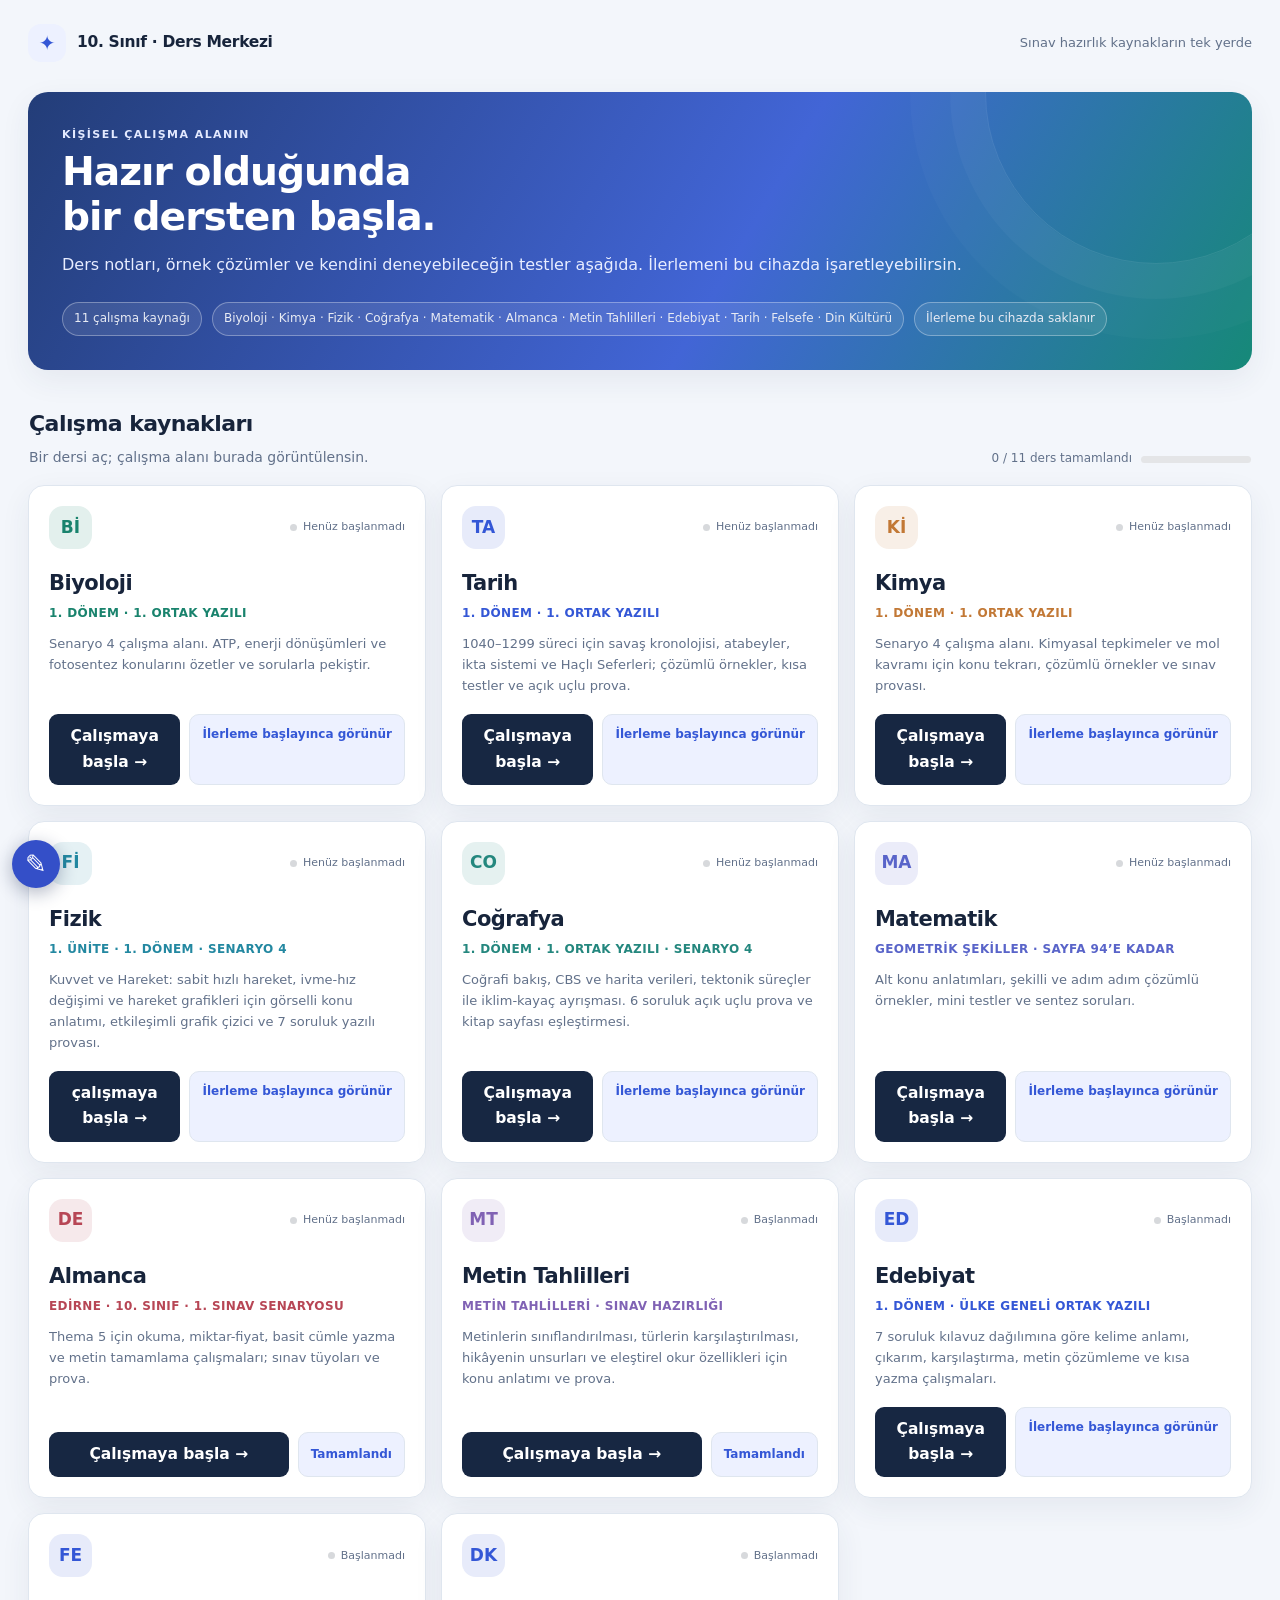
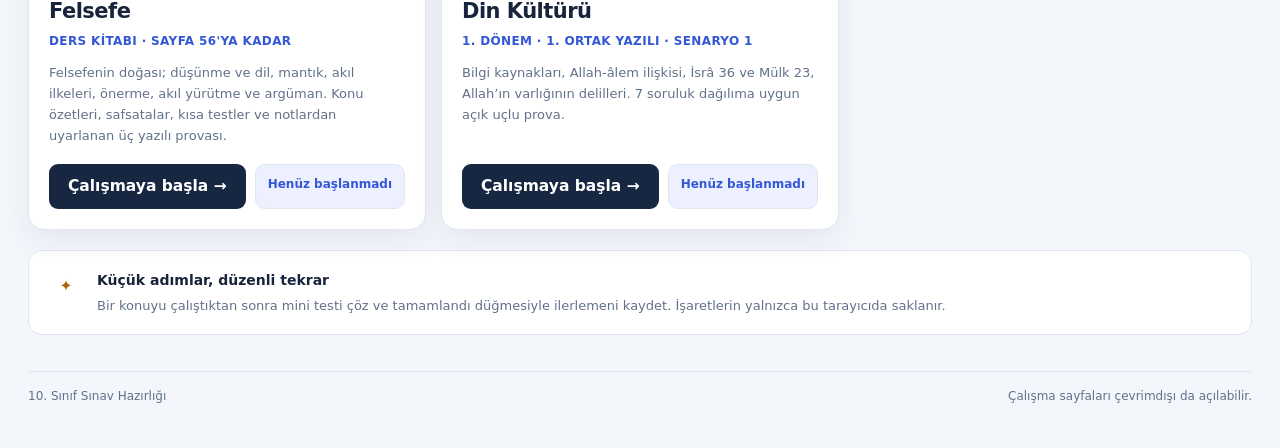
==== commit ace656ad: "2026-11-09: Sync selected project folders" ====
--- a/outputs/index.html
+++ b/outputs/index.html
@@ -1,38 +1,38 @@
-<!doctype html>
-<html lang="tr">
-<head>
-<meta charset="utf-8">
-<meta name="viewport" content="width=device-width,initial-scale=1">
-<meta name="theme-color" content="#f5f4f0">
-<title>10. Sınıf Sınav Hazırlığı | Ders Merkezi</title>
-<style>
-:root{--bg:#f5f4f0;--paper:#fff;--ink:#1c2535;--muted:#727b88;--line:#e7e6e1;--navy:#172742;--blue:#5269df;--green:#19836d;--gold:#c28933;--shadow:0 16px 44px #27334b12}*{box-sizing:border-box}body{margin:0;background:var(--bg);color:var(--ink);font:15px/1.6 Inter,ui-sans-serif,system-ui,"Segoe UI",sans-serif}button,a{font:inherit}button{cursor:pointer}.shell{max-width:1280px;margin:auto;padding:26px 28px 44px}.top{display:flex;justify-content:space-between;align-items:center;margin-bottom:30px}.brand{display:flex;gap:11px;align-items:center;color:var(--navy);font-weight:850;letter-spacing:-.02em}.logo{display:grid;place-items:center;width:38px;height:38px;border-radius:13px;background:#e3e8ff;color:#4358cb;font-size:20px}.topnote{font-size:13px;color:var(--muted)}.hero{position:relative;overflow:hidden;background:var(--navy);color:white;padding:clamp(25px,5vw,52px);border-radius:25px;box-shadow:var(--shadow)}.hero:after{content:"";position:absolute;width:340px;height:340px;border:1px solid #ffffff18;border-radius:50%;right:-75px;top:-170px;box-shadow:0 0 0 35px #ffffff08,0 0 0 75px #ffffff05}.kicker{text-transform:uppercase;letter-spacing:.13em;font-size:11px;font-weight:800;color:#b9c5ff}.hero h1{font-size:clamp(30px,5vw,52px);line-height:1.06;letter-spacing:-.045em;max-width:720px;margin:12px 0}.hero p{max-width:640px;color:#d0d7e5;margin:13px 0 0;font-size:16px}.hero-bottom{display:flex;align-items:center;gap:10px;flex-wrap:wrap;margin-top:24px}.badge{border:1px solid #ffffff30;background:#ffffff0c;border-radius:99px;padding:6px 11px;color:#e8ebf4;font-size:12px}.section-head{display:flex;align-items:end;justify-content:space-between;gap:20px;margin:36px 1px 16px}.section-head h2{font-size:22px;letter-spacing:-.025em;margin:0}.section-head p{margin:5px 0 0;color:var(--muted);font-size:14px}.progress-wrap{display:flex;align-items:center;gap:9px;color:var(--muted);font-size:12px;white-space:nowrap}.progress{width:110px;height:7px;background:#e4e5e7;border-radius:9px;overflow:hidden}.progress span{display:block;height:100%;width:0;background:var(--green);border-radius:9px;transition:width .25s}.grid{display:grid;grid-template-columns:repeat(3,minmax(0,1fr));gap:15px}.course{--accent:var(--blue);background:var(--paper);border:1px solid var(--line);border-radius:18px;padding:20px;box-shadow:0 5px 16px #25314a08;display:flex;flex-direction:column;min-height:260px;transition:transform .18s,box-shadow .18s}.course:hover{transform:translateY(-3px);box-shadow:var(--shadow)}.course[data-course="biology"]{--accent:var(--green)}.course[data-course="chemistry"]{--accent:#c27835}.course[data-course="physics"]{--accent:#2388a1}.course[data-course="geography"]{--accent:#24877e}.course[data-course="math"]{--accent:#5964c9}.course[data-course="german"]{--accent:#b74655}.course[data-course="literature"]{--accent:#8062b4}.course-top{display:flex;justify-content:space-between;align-items:center}.subject-icon{width:43px;height:43px;border-radius:14px;background:color-mix(in srgb,var(--accent) 12%,white);color:var(--accent);display:grid;place-items:center;font-weight:900;font-size:17px}.status{font-size:11px;color:var(--muted);display:flex;align-items:center;gap:6px}.status:before{content:"";width:7px;height:7px;border-radius:50%;background:#d7d9dc}.course.done .status{color:var(--green)}.course.done .status:before{background:var(--green)}.course h3{font-size:21px;letter-spacing:-.025em;margin:17px 0 4px}.scope{font-size:12px;color:var(--accent);font-weight:800;letter-spacing:.03em}.course p{color:var(--muted);font-size:13px;margin:10px 0 18px}.course-foot{display:flex;gap:9px;margin-top:auto}.open{border:0;border-radius:10px;background:var(--navy);color:white;font-weight:750;padding:10px 13px;flex:1}.open:hover{background:#26395b}.mark{border:1px solid var(--line);border-radius:10px;background:white;color:#596271;padding:10px 12px;font-weight:700;font-size:12px}.mark:hover{border-color:#b8c1d0}.callout{display:grid;grid-template-columns:auto 1fr;gap:14px;align-items:start;background:#eeeee9;border:1px solid #e2e2dc;border-radius:16px;padding:18px 20px;margin-top:20px}.callout-icon{width:34px;height:34px;border-radius:11px;background:white;display:grid;place-items:center;color:var(--gold);font-weight:900}.callout h3{font-size:14px;margin:0 0 3px}.callout p{font-size:13px;color:var(--muted);margin:0}.viewer{display:none;margin-top:26px;background:white;border:1px solid var(--line);border-radius:19px;overflow:hidden;box-shadow:var(--shadow)}.viewer.show{display:block}.viewerbar{display:flex;justify-content:space-between;align-items:center;padding:11px 15px;border-bottom:1px solid var(--line);gap:10px}.viewerlabel{font-weight:800}.viewer-actions{display:flex;gap:7px}.viewer-actions button,.viewer-actions a{border:1px solid var(--line);border-radius:8px;background:#fff;color:#445066;padding:7px 10px;text-decoration:none;font-size:12px;font-weight:700}.viewer iframe{display:block;width:100%;height:min(78vh,900px);min-height:610px;border:0;background:#f4f6fa}.footer{border-top:1px solid var(--line);margin-top:36px;padding-top:15px;color:var(--muted);font-size:12px;display:flex;justify-content:space-between;gap:10px;flex-wrap:wrap}.empty{display:none;text-align:center;padding:30px;color:var(--muted)}@media(max-width:850px){.grid{grid-template-columns:1fr 1fr}.shell{padding:18px}}@media(max-width:580px){.grid{grid-template-columns:1fr}.top{margin-bottom:19px}.topnote{display:none}.section-head{align-items:start;flex-direction:column}.viewer iframe{min-height:70vh}.course{min-height:230px}.hero{border-radius:19px}}
-</style>
-<link rel="stylesheet" href="lesson-ui.css">
-</head>
-<body>
-<div class="shell">
-  <nav class="top" aria-label="Ana gezinme"><div class="brand"><span class="logo">✦</span><span>10. Sınıf · Ders Merkezi</span></div><div class="topnote">Sınav hazırlık kaynakların tek yerde</div></nav>
-  <header class="hero"><div class="kicker">Kişisel çalışma alanın</div><h1>Hazır olduğunda<br>bir dersten başla.</h1><p>Ders notları, örnek çözümler ve kendini deneyebileceğin testler aşağıda. İlerlemeni bu cihazda işaretleyebilirsin.</p><div class="hero-bottom"><span class="badge">9 çalışma kaynağı</span><span class="badge">Biyoloji · Kimya · Matematik · Almanca · Metin Tahlilleri &#183; Edebiyat &#183; Tarih · Felsefe</span><span class="badge">İlerleme bu cihazda saklanır</span></div></header>
-  <section aria-labelledby="courses-title"><div class="section-head"><div><h2 id="courses-title">Çalışma kaynakları</h2><p>Bir dersi aç; çalışma alanı burada görüntülensin.</p></div><div class="progress-wrap"><span id="progress-label">0 / 9 tamamlandı</span><span class="progress"><span id="progress-bar"></span></span></div></div>
-    <div class="grid" id="course-grid">
-      <article class="course" data-course="biology" data-title="biyoloji fotosentez atp enerji senaryo 4"><div class="course-top"><span class="subject-icon">Bİ</span><span class="status">Başlanmadı</span></div><h3>Biyoloji</h3><div class="scope">1. DÖNEM · 1. ORTAK YAZILI</div><p>Senaryo 4 çalışma alanı. ATP, enerji dönüşümleri ve fotosentez konularını özetler ve sorularla pekiştir.</p><div class="course-foot"><button class="open" data-file="10sinif_biyoloji_senaryo4_calisma_alani.html" data-name="Biyoloji · Senaryo 4">Çalışmaya başla <span aria-hidden="true">→</span></button><span class="mark course-progress">Henüz başlanmadı</span></div></article> <article class="course" data-course="history" data-title="tarih savaş sıralama atabey ikta haçlı seferleri türkiye"><div class="course-top"><span class="subject-icon">TA</span><span class="status">Başlanmadı</span></div><h3>Tarih</h3><div class="scope">1. D&Ouml;NEM &#183; 1. ORTAK YAZILI</div><p>1040&#8211;1299 süreci için savaş kronolojisi, atabeyler, ikta sistemi ve Haçlı Seferleri; &#231;&#246;z&#252;ml&#252; &#246;rnekler, k&#305;sa testler ve a&#231;&#305;k u&#231;lu prova.</p><div class="course-foot"><button class="open" data-file="10sinif_tarih_senaryo_calisma_alani.html" data-name="Tarih &#183; 1. D&ouml;nem 1. Ortak Yaz&#305;l&#305;">&#199;al&#305;&#351;maya ba&#351;la <span aria-hidden="true">&#8594;</span></button><span class="mark course-progress">&#304;lerleme ba&#351;lay&#305;nca g&#246;r&#252;n&#252;r</span></div></article>
-      <article class="course" data-course="chemistry" data-title="kimya kimyasal tepkimeler mol senaryo 4"><div class="course-top"><span class="subject-icon">Kİ</span><span class="status">Başlanmadı</span></div><h3>Kimya</h3><div class="scope">1. DÖNEM · 1. ORTAK YAZILI</div><p>Senaryo 4 çalışma alanı. Kimyasal tepkimeler ve mol kavramı için konu tekrarı, çözümlü örnekler ve sınav provası.</p><div class="course-foot"><button class="open" data-file="10sinif_kimya_senaryo4_calisma_alani.html" data-name="Kimya · Senaryo 4">Çalışmaya başla <span aria-hidden="true">→</span></button><span class="mark course-progress">Henüz başlanmadı</span></div></article>
-      <article class="course" data-course="physics" data-title="fizik kuvvet hareket sabit hızlı hareket ivme grafikler senaryo 4"><div class="course-top"><span class="subject-icon">Fİ</span><span class="status">Başlanmadı</span></div><h3>Fizik</h3><div class="scope">1. ÜNİTE · 1. DÖNEM · SENARYO 4</div><p>Kuvvet ve Hareket: sabit hızlı hareket, ivme-hız değişimi ve hareket grafikleri için görselli konu anlatımı, etkileşimli grafik çizici ve 7 soruluk yazılı provası.</p><div class="course-foot"><button class="open" data-file="10sinif_fizik_senaryo4_calisma_alani.html" data-name="Fizik · Senaryo 4">çalışmaya başla <span aria-hidden="true">→</span></button><span class="mark course-progress">Henüz başlanmadı</span></div></article>
-<article class="course" data-course="geography" data-title="co?rafya co?rafi bak?? cbs uzaktan alg?lama mek?nsal veri tektonik ayr??ma senaryo 4"><div class="course-top"><span class="subject-icon">CO</span><span class="status">Ba?lanmad?</span></div><h3>Co?rafya</h3><div class="scope">1. D?NEM ? 1. ORTAK YAZILI ? SENARYO 4</div><p>Co?rafi bak??, CBS ve harita verileri, tektonik s?re?ler ile iklim-kaya? ayr??mas?. 6 soruluk a??k u?lu prova ve kitap sayfas? e?le?tirmesi.</p><div class="course-foot"><button class="open" data-file="10sinif_cografya_senaryo4_calisma_alani.html" data-name="Co?rafya ? Senaryo 4">?al??maya ba?la <span aria-hidden="true">?</span></button><span class="mark course-progress">Hen?z ba?lanmad?</span></div></article>
-            <article class="course" data-course="math" data-title="matematik geometri geometrik şekiller sayfa 94"><div class="course-top"><span class="subject-icon">MA</span><span class="status">Başlanmadı</span></div><h3>Matematik</h3><div class="scope">GEOMETRİK ŞEKİLLER · SAYFA 94’E KADAR</div><p>Alt konu anlatımları, şekilli ve adım adım çözümlü örnekler, mini testler ve sentez soruları.</p><div class="course-foot"><button class="open" data-file="10sinif_sayfa94_calisma_alani.html" data-name="Matematik · Sayfa 94’e kadar">Çalışmaya başla <span aria-hidden="true">→</span></button><span class="mark course-progress">Henüz başlanmadı</span></div></article>
-      <article class="course" data-course="german" data-title="almanca neue stadt neue schule okul şehir kütüphane"><div class="course-top"><span class="subject-icon">DE</span><span class="status">Başlanmadı</span></div><h3>Almanca</h3><div class="scope">EDİRNE · 10. SINIF · 1. SINAV SENARYOSU</div><p>Thema 5 için okuma, miktar-fiyat, basit cümle yazma ve metin tamamlama çalışmaları; sınav tüyoları ve prova.</p><div class="course-foot"><button class="open" data-file="10sinif_almanca_neue_stadt_calisma_alani.html" data-name="Almanca · Thema 5 · Senaryo 1">Çalışmaya başla <span aria-hidden="true">→</span></button><button class="mark" aria-label="Almanca çalışmasını tamamlandı olarak işaretle">Tamamlandı</button></div></article>          <article class="course" data-course="literature" data-title="metin tahlilleri sınıflandırma tür karşılaştırma hikâye eleştirel okur"><div class="course-top"><span class="subject-icon">MT</span><span class="status">Başlanmadı</span></div><h3>Metin Tahlilleri</h3><div class="scope">METİN TAHLİLLERİ · SINAV HAZIRLIĞI</div><p>Metinlerin sınıflandırılması, türlerin karşılaştırılması, hikâyenin unsurları ve eleştirel okur özellikleri için konu anlatımı ve prova.</p><div class="course-foot"><button class="open" data-file="10sinif_metin_tahlilleri_calisma_alani.html" data-name="Metin Tahlilleri">Çalışmaya başla <span aria-hidden="true">→</span></button><button class="mark" aria-label="Metin Tahlilleri çalışmasını tamamlandı olarak işaretle">Tamamlandı</button></div></article><article class="course" data-course="tdeExam" data-title="turk dili edebiyati ortak yazili sinav okuma cikarma siir kosuk turku yazma"><div class="course-top"><span class="subject-icon">ED</span><span class="status">Ba&#351;lanmad&#305;</span></div><h3>Edebiyat</h3><div class="scope">1. D&Ouml;NEM &#183; &Uuml;LKE GENEL&#304; ORTAK YAZILI</div><p>7 soruluk k&#305;lavuz da&#287;&#305;l&#305;m&#305;na g&ouml;re kelime anlam&#305;, &ccedil;&#305;kar&#305;m, kar&#351;&#305;la&#351;t&#305;rma, metin &ccedil;&ouml;z&uuml;mleme ve k&#305;sa yazma &ccedil;al&#305;&#351;malar&#305;.</p><div class="course-foot"><button class="open" data-file="10sinif_edebiyat_ortak_yazili_calisma_alani.html" data-name="Edebiyat &#183; &Uuml;lke Geneli Ortak Yaz&#305;l&#305;">&Ccedil;al&#305;&#351;maya ba&#351;la <span aria-hidden="true">&#8594;</span></button><span class="mark course-progress">&#304;lerleme ba&#351;lay&#305;nca g&ouml;r&uuml;n&uuml;r</span></div></article><article class="course" data-course="philosophy" data-title="felsefe philosophia felsefi düşünce mantık argümantasyon sayfa 56"><div class="course-top"><span class="subject-icon">FE</span><span class="status">Başlanmadı</span></div><h3>Felsefe</h3><div class="scope">DERS KİTABI · SAYFA 56'YA KADAR</div><p>Felsefenin doğası; düşünme ve dil, mantık, akıl ilkeleri, önerme, akıl yürütme ve argüman. Konu özetleri, safsatalar, kısa testler ve notlardan uyarlanan üç yazılı provası.</p><div class="course-foot"><button class="open" data-file="10sinif_felsefe_sayfa56_calisma_alani.html" data-name="Felsefe · Sayfa 56'ya kadar">Çalışmaya başla <span aria-hidden="true">→</span></button><span class="mark course-progress">Henüz başlanmadı</span></div></article><article class="course" data-course="religion" data-title="din k?lt?r? islamda bilgi bilgi kaynaklar? allah alem kuran isra mulk varl?k delilleri senaryo 1"><div class="course-top"><span class="subject-icon">DK</span><span class="status">Ba?lanmad?</span></div><h3>Din K?lt?r?</h3><div class="scope">1. D?NEM ? 1. ORTAK YAZILI ? SENARYO 1</div><p>Bilgi kaynaklar?, Allah-?lem ili?kisi, ?sr? 36 ve M?lk 23, Allah??n varl???n?n delilleri. 7 soruluk da??l?ma uygun a??k u?lu prova.</p><div class="course-foot"><button class="open" data-file="10sinif_din_kulturu_senaryo1_calisma_alani.html" data-name="Din K?lt?r? ? Senaryo 1">?al??maya ba?la <span aria-hidden="true">?</span></button><span class="mark course-progress">Hen?z ba?lanmad?</span></div></article></div><div class="empty" id="empty">Bu aramayla eşleşen ders yok.</div>
-  </section>
-  <aside class="callout"><span class="callout-icon">✦</span><div><h3>Küçük adımlar, düzenli tekrar</h3><p>Bir konuyu çalıştıktan sonra mini testi çöz ve tamamlandı düğmesiyle ilerlemeni kaydet. İşaretlerin yalnızca bu tarayıcıda saklanır.</p></div></aside>
-  <section class="viewer" id="viewer" aria-label="Ders çalışma alanı"><div class="viewerbar"><span class="viewerlabel" id="viewer-title">Ders çalışma alanı</span><div class="viewer-actions"><a id="new-tab" href="#" target="_blank" rel="noopener">Yeni sekmede aç ↗</a><button id="close-viewer" type="button">Kapat</button></div></div><iframe id="lesson" title="Seçilen ders çalışma alanı"></iframe></section>
-  <footer class="footer"><span>10. Sınıf Sınav Hazırlığı</span><span>Çalışma sayfaları çevrimdışı da açılabilir.</span></footer>
-</div>
-<script>
-const cards=[...document.querySelectorAll('.course')],viewer=document.querySelector('#viewer'),frame=document.querySelector('#lesson');
-function getProgress(){try{return JSON.parse(localStorage.getItem('dersMerkeziProgress')||'{}')}catch{return {}}}
-function renderProgress(){const progress=getProgress(),count=cards.filter(c=>{const p=progress[c.dataset.course];return p&&p.total>0&&p.completed.length>=p.total}).length;document.querySelector('#progress-label').textContent=`${count} / ${cards.length} ders tamamlandı`;document.querySelector('#progress-bar').style.width=`${count/cards.length*100}%`;cards.forEach(c=>{const p=progress[c.dataset.course],finished=!!(p&&p.total>0&&p.completed.length>=p.total),completed=p?.completed?.length||0,total=p?.total||0;c.classList.toggle('done',finished);c.querySelector('.status').textContent=finished?'Tamamlandı':total?`${completed} / ${total} konu`:'Henüz başlanmadı';c.querySelector('.course-progress').textContent=finished?'✓ Tüm konular bitti':total?`${completed} / ${total} konu`: 'İlerleme başlayınca görünür'})}
-cards.forEach(card=>{card.querySelector('.open').addEventListener('click',e=>{const b=e.currentTarget,file=b.dataset.file;if(window.matchMedia('(max-width:700px)').matches){window.open(file,'dersCalisma');return}document.querySelector('#viewer-title').textContent=b.dataset.name;frame.src=file;document.querySelector('#new-tab').href=file;viewer.classList.add('show');viewer.scrollIntoView({behavior:'smooth',block:'start'})})});
-document.querySelector('#close-viewer').addEventListener('click',()=>{viewer.classList.remove('show');frame.src='about:blank'});window.addEventListener('storage',e=>{if(e.key==='dersMerkeziProgress')renderProgress()});window.addEventListener('message',e=>{const d=e.data;if(!d||d.type!=='ders-merkezi-progress'||!cards.some(c=>c.dataset.course===d.course)||!d.progress)return;const all=getProgress();all[d.course]=d.progress;try{localStorage.setItem('dersMerkeziProgress',JSON.stringify(all))}catch{}renderProgress()});renderProgress();
-</script>
-<script src="annotation.js"></script></body>
-</html>
+<!doctype html>
+<html lang="tr">
+<head>
+<meta charset="utf-8">
+<meta name="viewport" content="width=device-width,initial-scale=1">
+<meta name="theme-color" content="#f5f4f0">
+<title>10. Sınıf Sınav Hazırlığı | Ders Merkezi</title>
+<style>
+:root{--bg:#f5f4f0;--paper:#fff;--ink:#1c2535;--muted:#727b88;--line:#e7e6e1;--navy:#172742;--blue:#5269df;--green:#19836d;--gold:#c28933;--shadow:0 16px 44px #27334b12}*{box-sizing:border-box}body{margin:0;background:var(--bg);color:var(--ink);font:15px/1.6 Inter,ui-sans-serif,system-ui,"Segoe UI",sans-serif}button,a{font:inherit}button{cursor:pointer}.shell{max-width:1280px;margin:auto;padding:26px 28px 44px}.top{display:flex;justify-content:space-between;align-items:center;margin-bottom:30px}.brand{display:flex;gap:11px;align-items:center;color:var(--navy);font-weight:850;letter-spacing:-.02em}.logo{display:grid;place-items:center;width:38px;height:38px;border-radius:13px;background:#e3e8ff;color:#4358cb;font-size:20px}.topnote{font-size:13px;color:var(--muted)}.hero{position:relative;overflow:hidden;background:var(--navy);color:white;padding:clamp(25px,5vw,52px);border-radius:25px;box-shadow:var(--shadow)}.hero:after{content:"";position:absolute;width:340px;height:340px;border:1px solid #ffffff18;border-radius:50%;right:-75px;top:-170px;box-shadow:0 0 0 35px #ffffff08,0 0 0 75px #ffffff05}.kicker{text-transform:uppercase;letter-spacing:.13em;font-size:11px;font-weight:800;color:#b9c5ff}.hero h1{font-size:clamp(30px,5vw,52px);line-height:1.06;letter-spacing:-.045em;max-width:720px;margin:12px 0}.hero p{max-width:640px;color:#d0d7e5;margin:13px 0 0;font-size:16px}.hero-bottom{display:flex;align-items:center;gap:10px;flex-wrap:wrap;margin-top:24px}.badge{border:1px solid #ffffff30;background:#ffffff0c;border-radius:99px;padding:6px 11px;color:#e8ebf4;font-size:12px}.section-head{display:flex;align-items:end;justify-content:space-between;gap:20px;margin:36px 1px 16px}.section-head h2{font-size:22px;letter-spacing:-.025em;margin:0}.section-head p{margin:5px 0 0;color:var(--muted);font-size:14px}.progress-wrap{display:flex;align-items:center;gap:9px;color:var(--muted);font-size:12px;white-space:nowrap}.progress{width:110px;height:7px;background:#e4e5e7;border-radius:9px;overflow:hidden}.progress span{display:block;height:100%;width:0;background:var(--green);border-radius:9px;transition:width .25s}.grid{display:grid;grid-template-columns:repeat(3,minmax(0,1fr));gap:15px}.course{--accent:var(--blue);background:var(--paper);border:1px solid var(--line);border-radius:18px;padding:20px;box-shadow:0 5px 16px #25314a08;display:flex;flex-direction:column;min-height:260px;transition:transform .18s,box-shadow .18s}.course:hover{transform:translateY(-3px);box-shadow:var(--shadow)}.course[data-course="biology"]{--accent:var(--green)}.course[data-course="chemistry"]{--accent:#c27835}.course[data-course="physics"]{--accent:#2388a1}.course[data-course="geography"]{--accent:#24877e}.course[data-course="math"]{--accent:#5964c9}.course[data-course="german"]{--accent:#b74655}.course[data-course="literature"]{--accent:#8062b4}.course-top{display:flex;justify-content:space-between;align-items:center}.subject-icon{width:43px;height:43px;border-radius:14px;background:color-mix(in srgb,var(--accent) 12%,white);color:var(--accent);display:grid;place-items:center;font-weight:900;font-size:17px}.status{font-size:11px;color:var(--muted);display:flex;align-items:center;gap:6px}.status:before{content:"";width:7px;height:7px;border-radius:50%;background:#d7d9dc}.course.done .status{color:var(--green)}.course.done .status:before{background:var(--green)}.course h3{font-size:21px;letter-spacing:-.025em;margin:17px 0 4px}.scope{font-size:12px;color:var(--accent);font-weight:800;letter-spacing:.03em}.course p{color:var(--muted);font-size:13px;margin:10px 0 18px}.course-foot{display:flex;gap:9px;margin-top:auto}.open{border:0;border-radius:10px;background:var(--navy);color:white;font-weight:750;padding:10px 13px;flex:1}.open:hover{background:#26395b}.mark{border:1px solid var(--line);border-radius:10px;background:white;color:#596271;padding:10px 12px;font-weight:700;font-size:12px}.mark:hover{border-color:#b8c1d0}.callout{display:grid;grid-template-columns:auto 1fr;gap:14px;align-items:start;background:#eeeee9;border:1px solid #e2e2dc;border-radius:16px;padding:18px 20px;margin-top:20px}.callout-icon{width:34px;height:34px;border-radius:11px;background:white;display:grid;place-items:center;color:var(--gold);font-weight:900}.callout h3{font-size:14px;margin:0 0 3px}.callout p{font-size:13px;color:var(--muted);margin:0}.viewer{display:none;margin-top:26px;background:white;border:1px solid var(--line);border-radius:19px;overflow:hidden;box-shadow:var(--shadow)}.viewer.show{display:block}.viewerbar{display:flex;justify-content:space-between;align-items:center;padding:11px 15px;border-bottom:1px solid var(--line);gap:10px}.viewerlabel{font-weight:800}.viewer-actions{display:flex;gap:7px}.viewer-actions button,.viewer-actions a{border:1px solid var(--line);border-radius:8px;background:#fff;color:#445066;padding:7px 10px;text-decoration:none;font-size:12px;font-weight:700}.viewer iframe{display:block;width:100%;height:min(78vh,900px);min-height:610px;border:0;background:#f4f6fa}.footer{border-top:1px solid var(--line);margin-top:36px;padding-top:15px;color:var(--muted);font-size:12px;display:flex;justify-content:space-between;gap:10px;flex-wrap:wrap}.empty{display:none;text-align:center;padding:30px;color:var(--muted)}@media(max-width:850px){.grid{grid-template-columns:1fr 1fr}.shell{padding:18px}}@media(max-width:580px){.grid{grid-template-columns:1fr}.top{margin-bottom:19px}.topnote{display:none}.section-head{align-items:start;flex-direction:column}.viewer iframe{min-height:70vh}.course{min-height:230px}.hero{border-radius:19px}}
+</style>
+<link rel="stylesheet" href="lesson-ui.css">
+</head>
+<body>
+<div class="shell">
+  <nav class="top" aria-label="Ana gezinme"><div class="brand"><span class="logo">✦</span><span>10. Sınıf · Ders Merkezi</span></div><div class="topnote">Sınav hazırlık kaynakların tek yerde</div></nav>
+  <header class="hero"><div class="kicker">Kişisel çalışma alanın</div><h1>Hazır olduğunda<br>bir dersten başla.</h1><p>Ders notları, örnek çözümler ve kendini deneyebileceğin testler aşağıda. İlerlemeni bu cihazda işaretleyebilirsin.</p><div class="hero-bottom"><span class="badge">11 çalışma kaynağı</span><span class="badge">Biyoloji · Kimya · Fizik · Coğrafya · Matematik · Almanca · Metin Tahlilleri · Edebiyat · Tarih · Felsefe · Din Kültürü</span><span class="badge">İlerleme bu cihazda saklanır</span></div></header>
+  <section aria-labelledby="courses-title"><div class="section-head"><div><h2 id="courses-title">Çalışma kaynakları</h2><p>Bir dersi aç; çalışma alanı burada görüntülensin.</p></div><div class="progress-wrap"><span id="progress-label">0 / 11 tamamlandı</span><span class="progress"><span id="progress-bar"></span></span></div></div>
+    <div class="grid" id="course-grid">
+      <article class="course" data-course="biology" data-title="biyoloji fotosentez atp enerji senaryo 4"><div class="course-top"><span class="subject-icon">Bİ</span><span class="status">Başlanmadı</span></div><h3>Biyoloji</h3><div class="scope">1. DÖNEM · 1. ORTAK YAZILI</div><p>Senaryo 4 çalışma alanı. ATP, enerji dönüşümleri ve fotosentez konularını özetler ve sorularla pekiştir.</p><div class="course-foot"><button class="open" data-file="10sinif_biyoloji_senaryo4_calisma_alani.html" data-name="Biyoloji · Senaryo 4">Çalışmaya başla <span aria-hidden="true">→</span></button><span class="mark course-progress">Henüz başlanmadı</span></div></article> <article class="course" data-course="history" data-title="tarih savaş sıralama atabey ikta haçlı seferleri türkiye"><div class="course-top"><span class="subject-icon">TA</span><span class="status">Başlanmadı</span></div><h3>Tarih</h3><div class="scope">1. D&Ouml;NEM &#183; 1. ORTAK YAZILI</div><p>1040&#8211;1299 süreci için savaş kronolojisi, atabeyler, ikta sistemi ve Haçlı Seferleri; &#231;&#246;z&#252;ml&#252; &#246;rnekler, k&#305;sa testler ve a&#231;&#305;k u&#231;lu prova.</p><div class="course-foot"><button class="open" data-file="10sinif_tarih_senaryo_calisma_alani.html" data-name="Tarih &#183; 1. D&ouml;nem 1. Ortak Yaz&#305;l&#305;">&#199;al&#305;&#351;maya ba&#351;la <span aria-hidden="true">&#8594;</span></button><span class="mark course-progress">&#304;lerleme ba&#351;lay&#305;nca g&#246;r&#252;n&#252;r</span></div></article>
+      <article class="course" data-course="chemistry" data-title="kimya kimyasal tepkimeler mol senaryo 4"><div class="course-top"><span class="subject-icon">Kİ</span><span class="status">Başlanmadı</span></div><h3>Kimya</h3><div class="scope">1. DÖNEM · 1. ORTAK YAZILI</div><p>Senaryo 4 çalışma alanı. Kimyasal tepkimeler ve mol kavramı için konu tekrarı, çözümlü örnekler ve sınav provası.</p><div class="course-foot"><button class="open" data-file="10sinif_kimya_senaryo4_calisma_alani.html" data-name="Kimya · Senaryo 4">Çalışmaya başla <span aria-hidden="true">→</span></button><span class="mark course-progress">Henüz başlanmadı</span></div></article>
+      <article class="course" data-course="physics" data-title="fizik kuvvet hareket sabit hızlı hareket ivme grafikler senaryo 4"><div class="course-top"><span class="subject-icon">Fİ</span><span class="status">Başlanmadı</span></div><h3>Fizik</h3><div class="scope">1. ÜNİTE · 1. DÖNEM · SENARYO 4</div><p>Kuvvet ve Hareket: sabit hızlı hareket, ivme-hız değişimi ve hareket grafikleri için görselli konu anlatımı, etkileşimli grafik çizici ve 7 soruluk yazılı provası.</p><div class="course-foot"><button class="open" data-file="10sinif_fizik_senaryo4_calisma_alani.html" data-name="Fizik · Senaryo 4">çalışmaya başla <span aria-hidden="true">→</span></button><span class="mark course-progress">Henüz başlanmadı</span></div></article>
+<article class="course" data-course="geography" data-title="coğrafya coğrafi bakış cbs uzaktan algılama mekânsal veri tektonik ayrışma senaryo 4"><div class="course-top"><span class="subject-icon">CO</span><span class="status">Başlanmadı</span></div><h3>Coğrafya</h3><div class="scope">1. DÖNEM · 1. ORTAK YAZILI · SENARYO 4</div><p>Coğrafi bakış, CBS ve harita verileri, tektonik süreçler ile iklim-kayaç ayrışması. 6 soruluk açık uçlu prova ve kitap sayfası eşleştirmesi.</p><div class="course-foot"><button class="open" data-file="10sinif_cografya_senaryo4_calisma_alani.html" data-name="Coğrafya · Senaryo 4">Çalışmaya başla <span aria-hidden="true">→</span></button><span class="mark course-progress">Henüz başlanmadı</span></div></article>
+            <article class="course" data-course="math" data-title="matematik geometri geometrik şekiller sayfa 94"><div class="course-top"><span class="subject-icon">MA</span><span class="status">Başlanmadı</span></div><h3>Matematik</h3><div class="scope">GEOMETRİK ŞEKİLLER · SAYFA 94’E KADAR</div><p>Alt konu anlatımları, şekilli ve adım adım çözümlü örnekler, mini testler ve sentez soruları.</p><div class="course-foot"><button class="open" data-file="10sinif_sayfa94_calisma_alani.html" data-name="Matematik · Sayfa 94’e kadar">Çalışmaya başla <span aria-hidden="true">→</span></button><span class="mark course-progress">Henüz başlanmadı</span></div></article>
+      <article class="course" data-course="german" data-title="almanca neue stadt neue schule okul şehir kütüphane"><div class="course-top"><span class="subject-icon">DE</span><span class="status">Başlanmadı</span></div><h3>Almanca</h3><div class="scope">EDİRNE · 10. SINIF · 1. SINAV SENARYOSU</div><p>Thema 5 için okuma, miktar-fiyat, basit cümle yazma ve metin tamamlama çalışmaları; sınav tüyoları ve prova.</p><div class="course-foot"><button class="open" data-file="10sinif_almanca_neue_stadt_calisma_alani.html" data-name="Almanca · Thema 5 · Senaryo 1">Çalışmaya başla <span aria-hidden="true">→</span></button><button class="mark" aria-label="Almanca çalışmasını tamamlandı olarak işaretle">Tamamlandı</button></div></article>          <article class="course" data-course="literature" data-title="metin tahlilleri sınıflandırma tür karşılaştırma hikâye eleştirel okur"><div class="course-top"><span class="subject-icon">MT</span><span class="status">Başlanmadı</span></div><h3>Metin Tahlilleri</h3><div class="scope">METİN TAHLİLLERİ · SINAV HAZIRLIĞI</div><p>Metinlerin sınıflandırılması, türlerin karşılaştırılması, hikâyenin unsurları ve eleştirel okur özellikleri için konu anlatımı ve prova.</p><div class="course-foot"><button class="open" data-file="10sinif_metin_tahlilleri_calisma_alani.html" data-name="Metin Tahlilleri">Çalışmaya başla <span aria-hidden="true">→</span></button><button class="mark" aria-label="Metin Tahlilleri çalışmasını tamamlandı olarak işaretle">Tamamlandı</button></div></article><article class="course" data-course="tdeExam" data-title="turk dili edebiyati ortak yazili sinav okuma cikarma siir kosuk turku yazma"><div class="course-top"><span class="subject-icon">ED</span><span class="status">Ba&#351;lanmad&#305;</span></div><h3>Edebiyat</h3><div class="scope">1. D&Ouml;NEM &#183; &Uuml;LKE GENEL&#304; ORTAK YAZILI</div><p>7 soruluk k&#305;lavuz da&#287;&#305;l&#305;m&#305;na g&ouml;re kelime anlam&#305;, &ccedil;&#305;kar&#305;m, kar&#351;&#305;la&#351;t&#305;rma, metin &ccedil;&ouml;z&uuml;mleme ve k&#305;sa yazma &ccedil;al&#305;&#351;malar&#305;.</p><div class="course-foot"><button class="open" data-file="10sinif_edebiyat_ortak_yazili_calisma_alani.html" data-name="Edebiyat &#183; &Uuml;lke Geneli Ortak Yaz&#305;l&#305;">&Ccedil;al&#305;&#351;maya ba&#351;la <span aria-hidden="true">&#8594;</span></button><span class="mark course-progress">&#304;lerleme ba&#351;lay&#305;nca g&ouml;r&uuml;n&uuml;r</span></div></article><article class="course" data-course="philosophy" data-title="felsefe philosophia felsefi düşünce mantık argümantasyon sayfa 56"><div class="course-top"><span class="subject-icon">FE</span><span class="status">Başlanmadı</span></div><h3>Felsefe</h3><div class="scope">DERS KİTABI · SAYFA 56'YA KADAR</div><p>Felsefenin doğası; düşünme ve dil, mantık, akıl ilkeleri, önerme, akıl yürütme ve argüman. Konu özetleri, safsatalar, kısa testler ve notlardan uyarlanan üç yazılı provası.</p><div class="course-foot"><button class="open" data-file="10sinif_felsefe_sayfa56_calisma_alani.html" data-name="Felsefe · Sayfa 56'ya kadar">Çalışmaya başla <span aria-hidden="true">→</span></button><span class="mark course-progress">Henüz başlanmadı</span></div></article><article class="course" data-course="religion" data-title="din kültürü islamda bilgi bilgi kaynakları allah âlem kuran isra mülk varlık delilleri senaryo 1"><div class="course-top"><span class="subject-icon">DK</span><span class="status">Başlanmadı</span></div><h3>Din Kültürü</h3><div class="scope">1. DÖNEM · 1. ORTAK YAZILI · SENARYO 1</div><p>Bilgi kaynakları, Allah-âlem ilişkisi, İsrâ 36 ve Mülk 23, Allah’ın varlığının delilleri. 7 soruluk dağılıma uygun açık uçlu prova.</p><div class="course-foot"><button class="open" data-file="10sinif_din_kulturu_senaryo1_calisma_alani.html" data-name="Din Kültürü · Senaryo 1">Çalışmaya başla <span aria-hidden="true">→</span></button><span class="mark course-progress">Henüz başlanmadı</span></div></article></div><div class="empty" id="empty">Bu aramayla eşleşen ders yok.</div>
+  </section>
+  <aside class="callout"><span class="callout-icon">✦</span><div><h3>Küçük adımlar, düzenli tekrar</h3><p>Bir konuyu çalıştıktan sonra mini testi çöz ve tamamlandı düğmesiyle ilerlemeni kaydet. İşaretlerin yalnızca bu tarayıcıda saklanır.</p></div></aside>
+  <section class="viewer" id="viewer" aria-label="Ders çalışma alanı"><div class="viewerbar"><span class="viewerlabel" id="viewer-title">Ders çalışma alanı</span><div class="viewer-actions"><a id="new-tab" href="#" target="_blank" rel="noopener">Yeni sekmede aç ↗</a><button id="close-viewer" type="button">Kapat</button></div></div><iframe id="lesson" title="Seçilen ders çalışma alanı"></iframe></section>
+  <footer class="footer"><span>10. Sınıf Sınav Hazırlığı</span><span>Çalışma sayfaları çevrimdışı da açılabilir.</span></footer>
+</div>
+<script>
+const cards=[...document.querySelectorAll('.course')],viewer=document.querySelector('#viewer'),frame=document.querySelector('#lesson');
+function getProgress(){try{return JSON.parse(localStorage.getItem('dersMerkeziProgress')||'{}')}catch{return {}}}
+function renderProgress(){const progress=getProgress(),count=cards.filter(c=>{const p=progress[c.dataset.course];return p&&p.total>0&&p.completed.length>=p.total}).length;document.querySelector('#progress-label').textContent=`${count} / ${cards.length} ders tamamlandı`;document.querySelector('#progress-bar').style.width=`${count/cards.length*100}%`;cards.forEach(c=>{const p=progress[c.dataset.course],finished=!!(p&&p.total>0&&p.completed.length>=p.total),completed=p?.completed?.length||0,total=p?.total||0;c.classList.toggle('done',finished);c.querySelector('.status').textContent=finished?'Tamamlandı':total?`${completed} / ${total} konu`:'Henüz başlanmadı';c.querySelector('.course-progress').textContent=finished?'✓ Tüm konular bitti':total?`${completed} / ${total} konu`: 'İlerleme başlayınca görünür'})}
+cards.forEach(card=>{card.querySelector('.open').addEventListener('click',e=>{const b=e.currentTarget,file=b.dataset.file;if(window.matchMedia('(max-width:700px)').matches){window.open(file,'dersCalisma');return}document.querySelector('#viewer-title').textContent=b.dataset.name;frame.src=file;document.querySelector('#new-tab').href=file;viewer.classList.add('show');viewer.scrollIntoView({behavior:'smooth',block:'start'})})});
+document.querySelector('#close-viewer').addEventListener('click',()=>{viewer.classList.remove('show');frame.src='about:blank'});window.addEventListener('storage',e=>{if(e.key==='dersMerkeziProgress')renderProgress()});window.addEventListener('message',e=>{const d=e.data;if(!d||d.type!=='ders-merkezi-progress'||!cards.some(c=>c.dataset.course===d.course)||!d.progress)return;const all=getProgress();all[d.course]=d.progress;try{localStorage.setItem('dersMerkeziProgress',JSON.stringify(all))}catch{}renderProgress()});renderProgress();
+</script>
+<script src="annotation.js"></script></body>
+</html>
